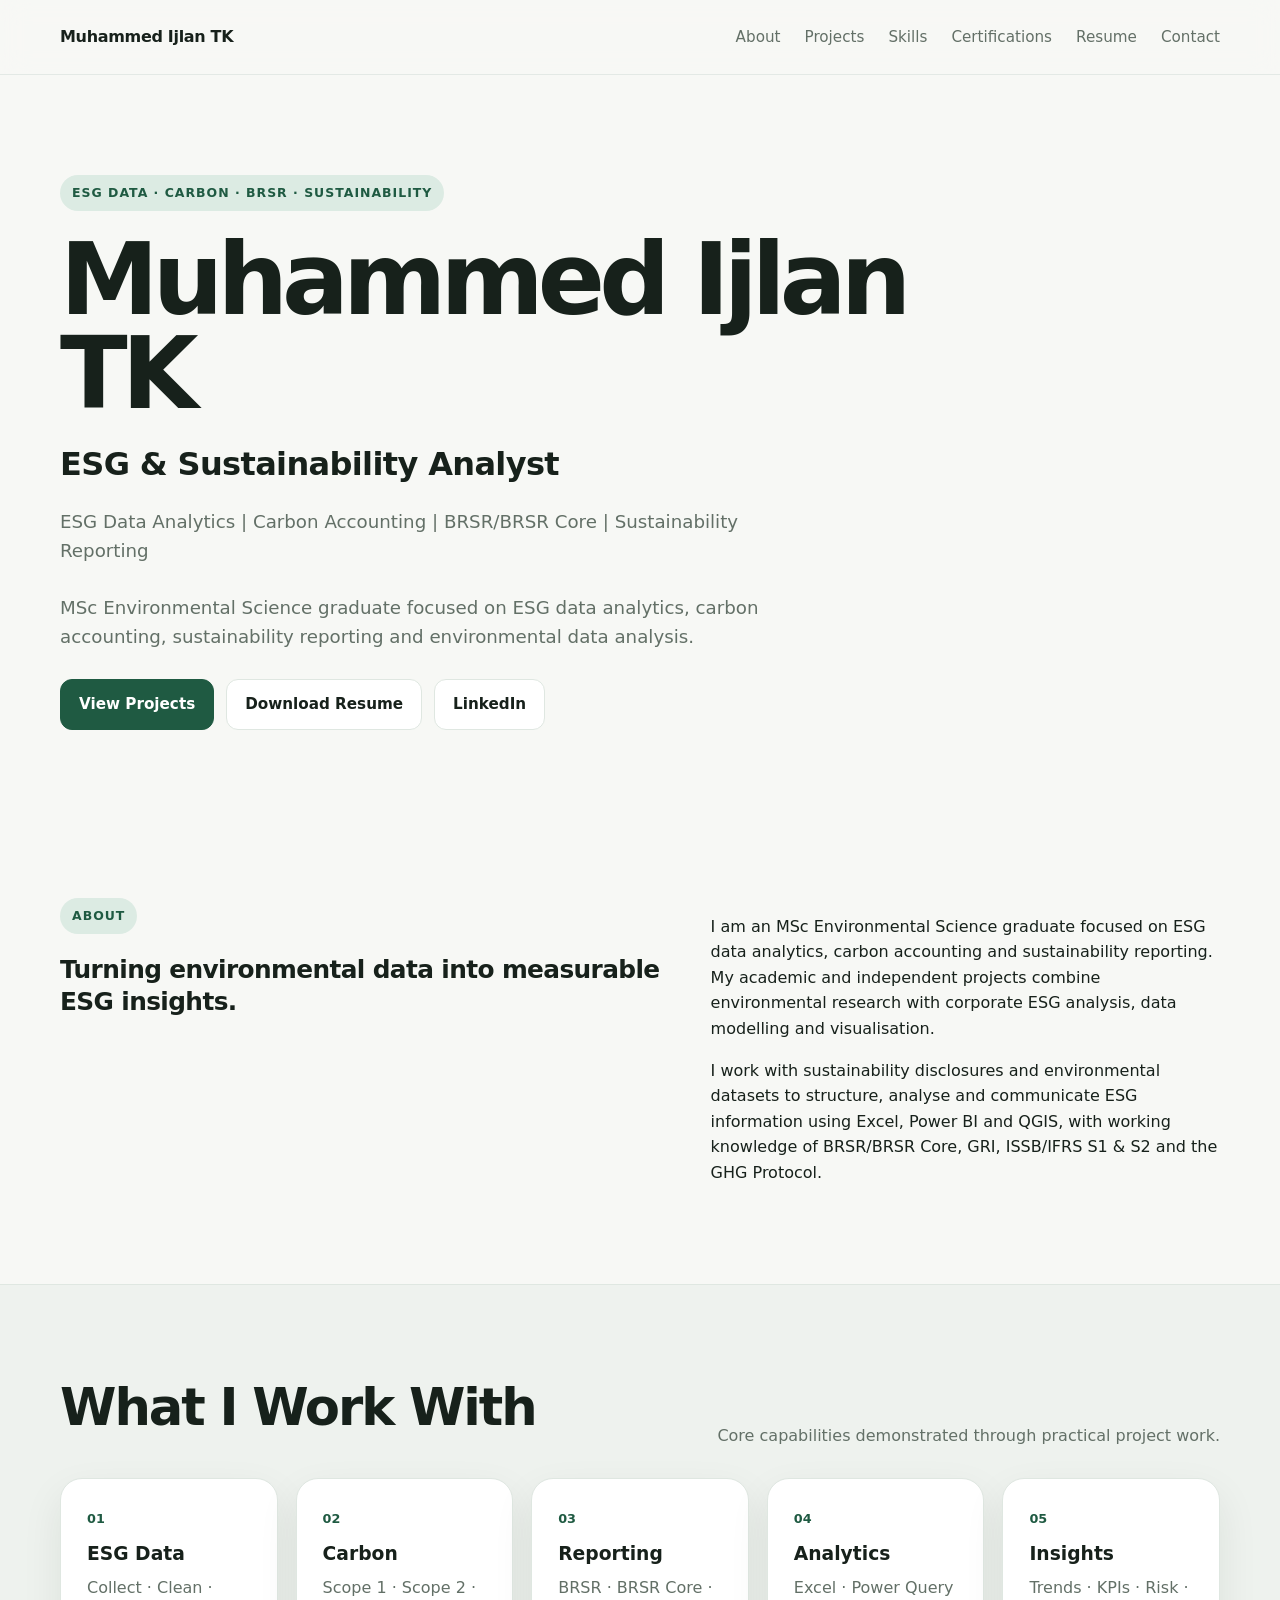
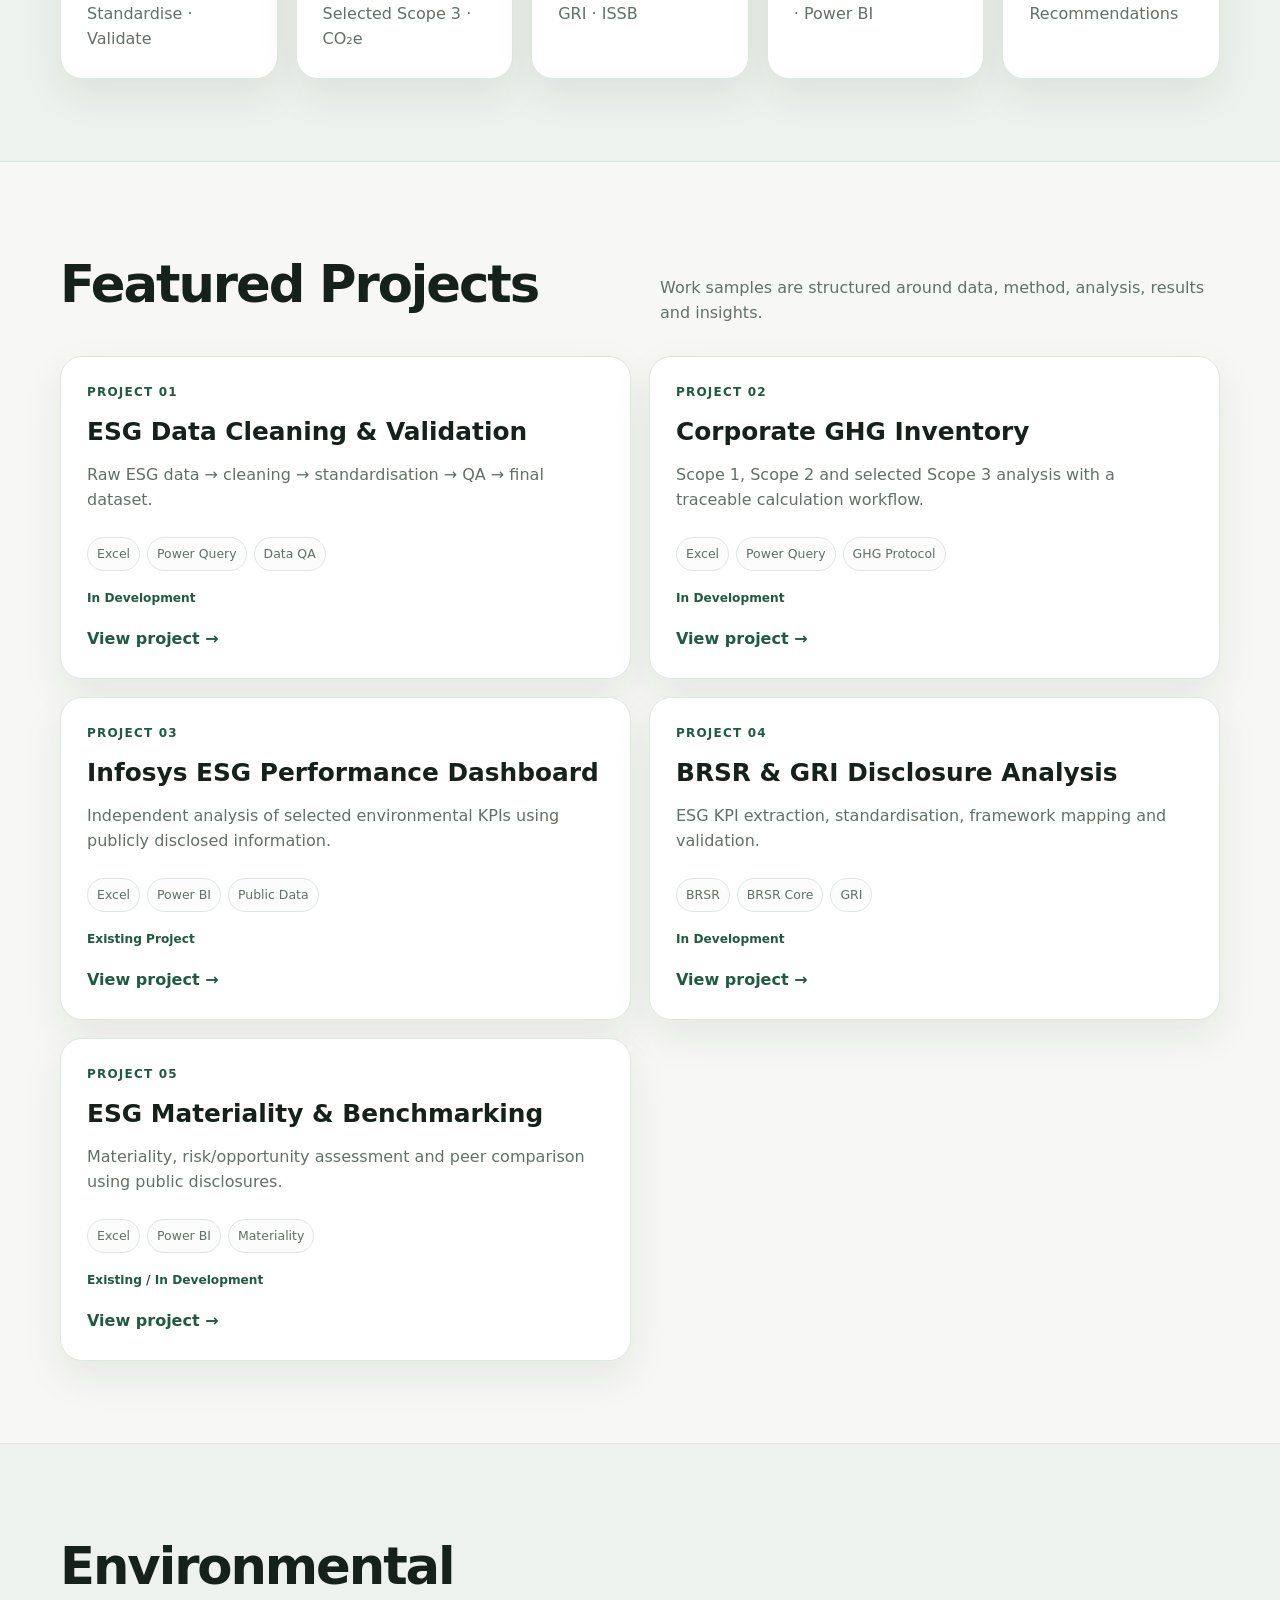
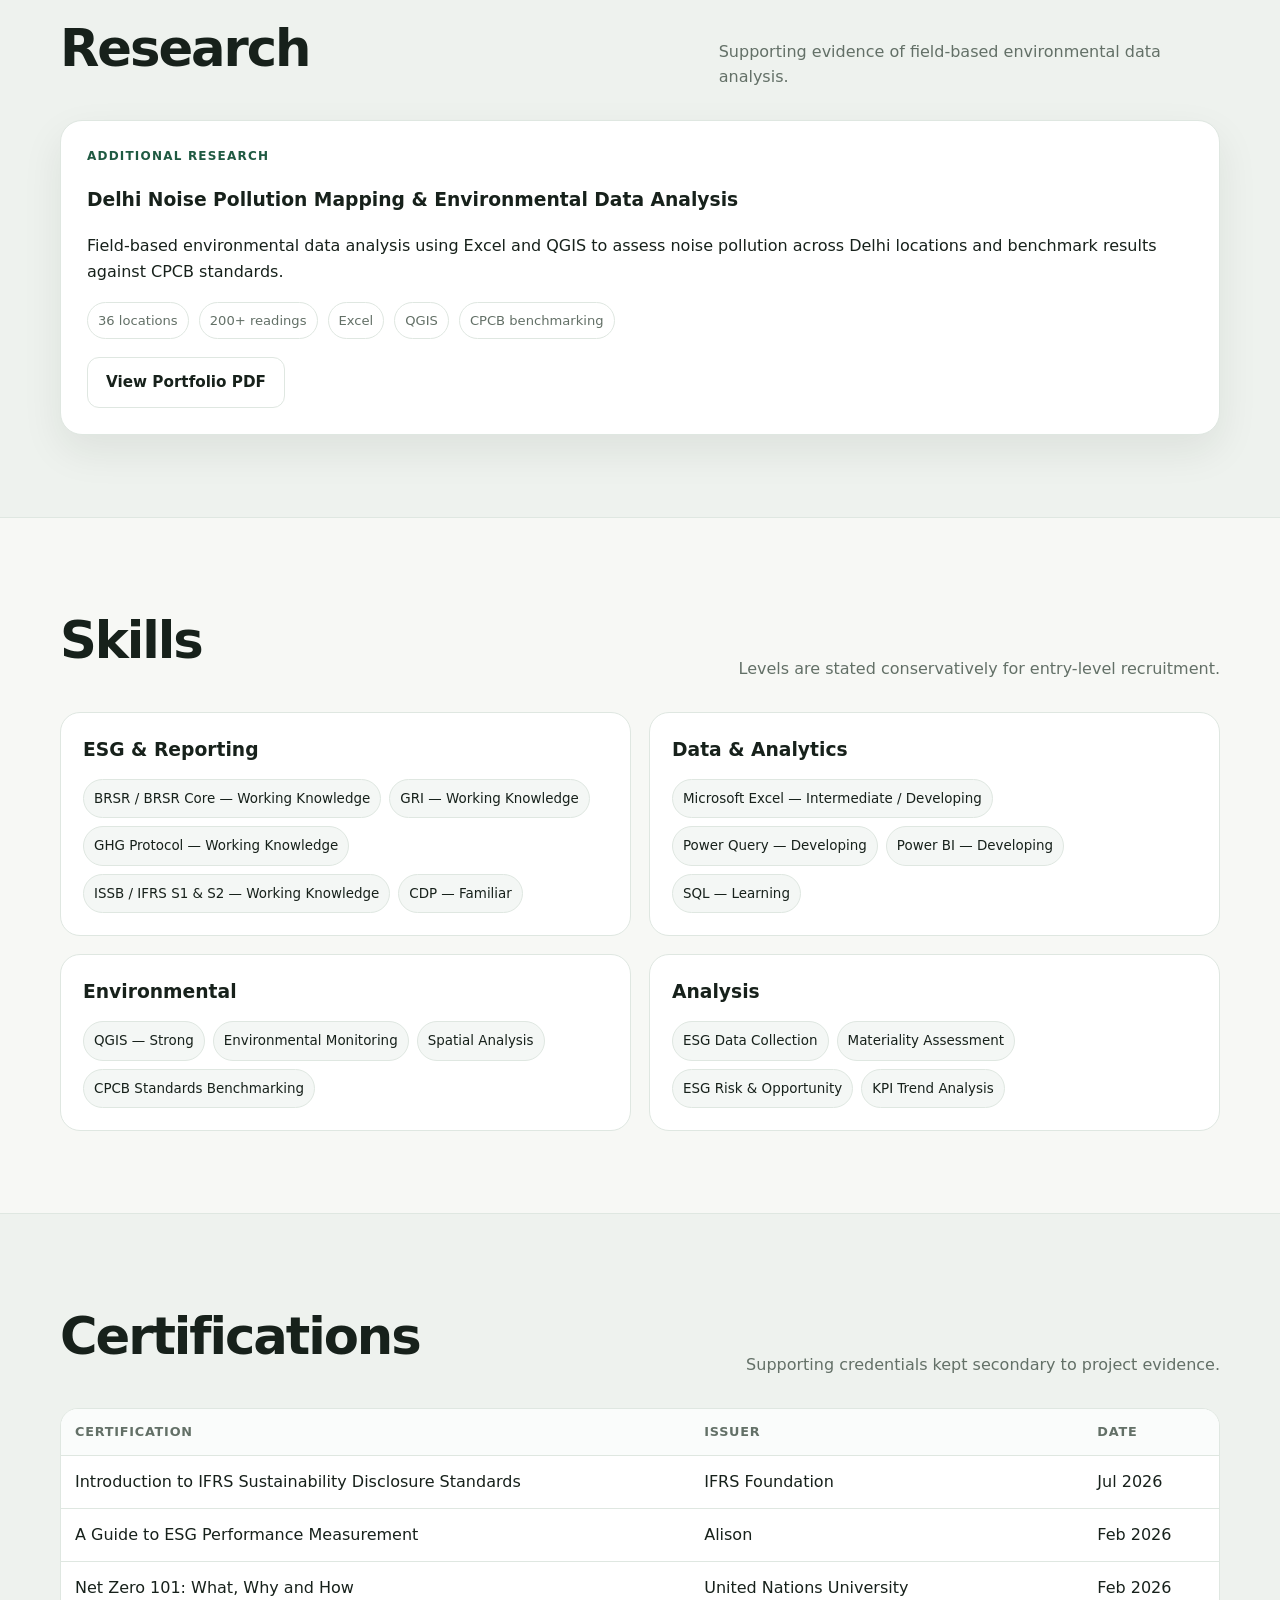
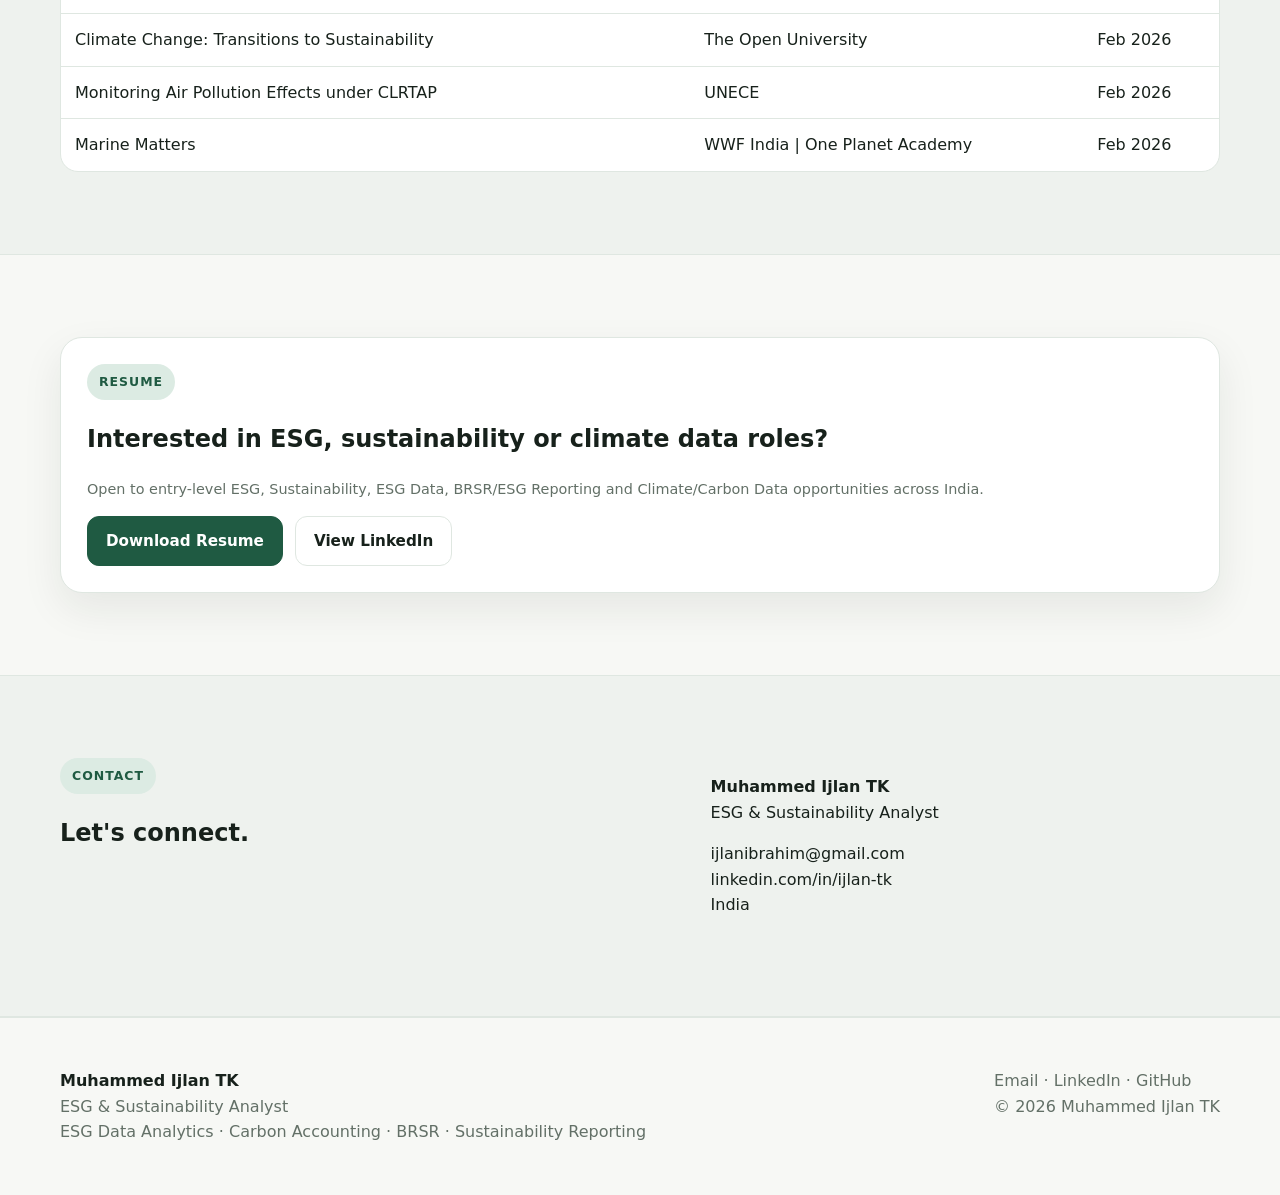
==== index.html @ 506c5ba0 "Initial ESG portfolio website" ====
<!doctype html><html lang="en"><head>
<meta charset="utf-8"><meta name="viewport" content="width=device-width, initial-scale=1">
<title>Muhammed Ijlan TK — ESG &amp; Sustainability Analyst</title>
<meta name="description" content="ESG & Sustainability Analyst portfolio focused on ESG data analytics, carbon accounting, BRSR, sustainability reporting, Excel, Power BI and environmental analytics.">
<meta property="og:title" content="Muhammed Ijlan TK — ESG &amp; Sustainability Analyst">
<meta property="og:description" content="ESG Data Analytics · Carbon Accounting · BRSR · Sustainability Reporting">
<link rel="icon" href="favicon.svg"><link rel="stylesheet" href="style.css"></head><body>
<header class="nav"><div class="container nav-inner">
<a class="brand" href="index.html">Muhammed Ijlan TK</a>
<button class="menu-btn" aria-label="Open menu">☰</button>
<nav class="nav-links">
<a href="index.html#about">About</a><a href="index.html#projects">Projects</a>
<a href="index.html#skills">Skills</a><a href="index.html#certifications">Certifications</a>
<a href="index.html#resume">Resume</a><a href="index.html#contact">Contact</a>
</nav></div></header><main>
<section class="hero"><div class="container">
<span class="eyebrow">ESG Data · Carbon · BRSR · Sustainability</span>
<h1>Muhammed Ijlan TK</h1><h2>ESG &amp; Sustainability Analyst</h2>
<p>ESG Data Analytics | Carbon Accounting | BRSR/BRSR Core | Sustainability Reporting</p>
<p class="small">MSc Environmental Science graduate focused on ESG data analytics, carbon accounting, sustainability reporting and environmental data analysis.</p>
<div class="actions"><a class="btn primary" href="#projects">View Projects</a>
<a class="btn secondary" href="resume.pdf" target="_blank">Download Resume</a>
<a class="btn secondary" href="https://www.linkedin.com/in/ijlan-tk" target="_blank" rel="noreferrer">LinkedIn</a></div>
</div></section>

<section class="section" id="about"><div class="container split">
<div><span class="eyebrow">About</span><h2 class="quote">Turning environmental data into measurable ESG insights.</h2></div>
<div><p>I am an MSc Environmental Science graduate focused on ESG data analytics, carbon accounting and sustainability reporting. My academic and independent projects combine environmental research with corporate ESG analysis, data modelling and visualisation.</p>
<p>I work with sustainability disclosures and environmental datasets to structure, analyse and communicate ESG information using Excel, Power BI and QGIS, with working knowledge of BRSR/BRSR Core, GRI, ISSB/IFRS S1 &amp; S2 and the GHG Protocol.</p></div>
</div></section>

<section class="section alt"><div class="container"><div class="section-head"><h2>What I Work With</h2>
<p>Core capabilities demonstrated through practical project work.</p></div>
<div class="grid grid-5">
<div class="card capability"><span class="num">01</span><h3>ESG Data</h3><p>Collect · Clean · Standardise · Validate</p></div>
<div class="card capability"><span class="num">02</span><h3>Carbon</h3><p>Scope 1 · Scope 2 · Selected Scope 3 · CO₂e</p></div>
<div class="card capability"><span class="num">03</span><h3>Reporting</h3><p>BRSR · BRSR Core · GRI · ISSB</p></div>
<div class="card capability"><span class="num">04</span><h3>Analytics</h3><p>Excel · Power Query · Power BI</p></div>
<div class="card capability"><span class="num">05</span><h3>Insights</h3><p>Trends · KPIs · Risk · Recommendations</p></div>
</div></div></section>

<section class="section" id="projects"><div class="container"><div class="section-head"><h2>Featured Projects</h2>
<p>Work samples are structured around data, method, analysis, results and insights.</p></div>
<div class="grid grid-2">
<article class="card project-card"><span class="project-num">Project 01</span><h3>ESG Data Cleaning &amp; Validation</h3><p>Raw ESG data → cleaning → standardisation → QA → final dataset.</p>
<div class="tags"><span class="tag">Excel</span><span class="tag">Power Query</span><span class="tag">Data QA</span></div><span class="status">In Development</span>
<a class="card-link" href="data-cleaning.html">View project →</a></article>
<article class="card project-card"><span class="project-num">Project 02</span><h3>Corporate GHG Inventory</h3><p>Scope 1, Scope 2 and selected Scope 3 analysis with a traceable calculation workflow.</p>
<div class="tags"><span class="tag">Excel</span><span class="tag">Power Query</span><span class="tag">GHG Protocol</span></div><span class="status">In Development</span>
<a class="card-link" href="ghg-inventory.html">View project →</a></article>
<article class="card project-card"><span class="project-num">Project 03</span><h3>Infosys ESG Performance Dashboard</h3><p>Independent analysis of selected environmental KPIs using publicly disclosed information.</p>
<div class="tags"><span class="tag">Excel</span><span class="tag">Power BI</span><span class="tag">Public Data</span></div><span class="status">Existing Project</span>
<a class="card-link" href="infosys-dashboard.html">View project →</a></article>
<article class="card project-card"><span class="project-num">Project 04</span><h3>BRSR &amp; GRI Disclosure Analysis</h3><p>ESG KPI extraction, standardisation, framework mapping and validation.</p>
<div class="tags"><span class="tag">BRSR</span><span class="tag">BRSR Core</span><span class="tag">GRI</span></div><span class="status">In Development</span>
<a class="card-link" href="brsr-gri-analysis.html">View project →</a></article>
<article class="card project-card"><span class="project-num">Project 05</span><h3>ESG Materiality &amp; Benchmarking</h3><p>Materiality, risk/opportunity assessment and peer comparison using public disclosures.</p>
<div class="tags"><span class="tag">Excel</span><span class="tag">Power BI</span><span class="tag">Materiality</span></div><span class="status">Existing / In Development</span>
<a class="card-link" href="materiality-benchmarking.html">View project →</a></article>
</div></div></section>

<section class="section alt"><div class="container"><div class="section-head"><h2>Environmental Research</h2>
<p>Supporting evidence of field-based environmental data analysis.</p></div>
<div class="card"><div class="project-num">Additional Research</div>
<h3>Delhi Noise Pollution Mapping &amp; Environmental Data Analysis</h3>
<p>Field-based environmental data analysis using Excel and QGIS to assess noise pollution across Delhi locations and benchmark results against CPCB standards.</p>
<div class="meta"><span>36 locations</span><span>200+ readings</span><span>Excel</span><span>QGIS</span><span>CPCB benchmarking</span></div>
<div class="actions"><a class="btn secondary" href="esg-analysis-portfolio.pdf" target="_blank">View Portfolio PDF</a></div></div>
</div></section>

<section class="section" id="skills"><div class="container"><div class="section-head"><h2>Skills</h2>
<p>Levels are stated conservatively for entry-level recruitment.</p></div>
<div class="grid grid-2">
<div class="skill-group"><h3>ESG &amp; Reporting</h3><div class="skill-list"><span>BRSR / BRSR Core — Working Knowledge</span><span>GRI — Working Knowledge</span><span>GHG Protocol — Working Knowledge</span><span>ISSB / IFRS S1 &amp; S2 — Working Knowledge</span><span>CDP — Familiar</span></div></div>
<div class="skill-group"><h3>Data &amp; Analytics</h3><div class="skill-list"><span>Microsoft Excel — Intermediate / Developing</span><span>Power Query — Developing</span><span>Power BI — Developing</span><span>SQL — Learning</span></div></div>
<div class="skill-group"><h3>Environmental</h3><div class="skill-list"><span>QGIS — Strong</span><span>Environmental Monitoring</span><span>Spatial Analysis</span><span>CPCB Standards Benchmarking</span></div></div>
<div class="skill-group"><h3>Analysis</h3><div class="skill-list"><span>ESG Data Collection</span><span>Materiality Assessment</span><span>ESG Risk &amp; Opportunity</span><span>KPI Trend Analysis</span></div></div>
</div></div></section>

<section class="section alt" id="certifications"><div class="container"><div class="section-head"><h2>Certifications</h2>
<p>Supporting credentials kept secondary to project evidence.</p></div>
<div class="table-wrap"><table><thead><tr><th>Certification</th><th>Issuer</th><th>Date</th></tr></thead><tbody>
<tr><td>Introduction to IFRS Sustainability Disclosure Standards</td><td>IFRS Foundation</td><td>Jul 2026</td></tr>
<tr><td>A Guide to ESG Performance Measurement</td><td>Alison</td><td>Feb 2026</td></tr>
<tr><td>Net Zero 101: What, Why and How</td><td>United Nations University</td><td>Feb 2026</td></tr>
<tr><td>Climate Change: Transitions to Sustainability</td><td>The Open University</td><td>Feb 2026</td></tr>
<tr><td>Monitoring Air Pollution Effects under CLRTAP</td><td>UNECE</td><td>Feb 2026</td></tr>
<tr><td>Marine Matters</td><td>WWF India | One Planet Academy</td><td>Feb 2026</td></tr>
</tbody></table></div></div></section>

<section class="section" id="resume"><div class="container"><div class="card"><span class="eyebrow">Resume</span>
<h2>Interested in ESG, sustainability or climate data roles?</h2>
<p class="small">Open to entry-level ESG, Sustainability, ESG Data, BRSR/ESG Reporting and Climate/Carbon Data opportunities across India.</p>
<div class="actions"><a class="btn primary" href="resume.pdf" target="_blank">Download Resume</a>
<a class="btn secondary" href="https://www.linkedin.com/in/ijlan-tk" target="_blank" rel="noreferrer">View LinkedIn</a></div>
</div></div></section>

<section class="section alt" id="contact"><div class="container split">
<div><span class="eyebrow">Contact</span><h2>Let's connect.</h2></div>
<div><p><strong>Muhammed Ijlan TK</strong><br>ESG &amp; Sustainability Analyst</p>
<p><a href="mailto:ijlanibrahim@gmail.com">ijlanibrahim@gmail.com</a><br>
<a href="https://www.linkedin.com/in/ijlan-tk" target="_blank" rel="noreferrer">linkedin.com/in/ijlan-tk</a><br>India</p></div>
</div></section>
</main><footer class="footer"><div class="container footer-inner">
<div><strong>Muhammed Ijlan TK</strong><p>ESG &amp; Sustainability Analyst</p>
<p>ESG Data Analytics · Carbon Accounting · BRSR · Sustainability Reporting</p></div>
<div><p><a href="mailto:ijlanibrahim@gmail.com">Email</a> ·
<a href="https://www.linkedin.com/in/ijlan-tk" target="_blank" rel="noreferrer">LinkedIn</a> ·
<a href="#" aria-label="GitHub placeholder">GitHub</a></p><p>© 2026 Muhammed Ijlan TK</p></div>
</div></footer><script src="script.js"></script></body></html>
---- style.css ----
:root{
  --bg:#f7f8f5;
  --surface:#ffffff;
  --text:#17211b;
  --muted:#637067;
  --accent:#1f5a42;
  --accent-2:#dcebe3;
  --line:#dfe7e1;
  --shadow:0 16px 40px rgba(23,33,27,.08);
  --radius:22px;
  --max:1160px;
}
*{box-sizing:border-box}
html{scroll-behavior:smooth}
body{
  margin:0;font-family:Inter,ui-sans-serif,system-ui,-apple-system,BlinkMacSystemFont,"Segoe UI",sans-serif;
  background:var(--bg);color:var(--text);line-height:1.6
}
a{color:inherit;text-decoration:none}
img{max-width:100%;display:block}
.container{width:min(calc(100% - 40px),var(--max));margin:auto}
.nav{
  position:sticky;top:0;z-index:50;background:rgba(247,248,245,.88);
  backdrop-filter:blur(14px);border-bottom:1px solid rgba(223,231,225,.8)
}
.nav-inner{height:74px;display:flex;align-items:center;justify-content:space-between;gap:20px}
.brand{font-weight:800;letter-spacing:-.02em}
.nav-links{display:flex;gap:24px;align-items:center;font-size:.95rem}
.nav-links a{color:var(--muted)}
.nav-links a:hover,.nav-links a.active{color:var(--text)}
.menu-btn{display:none;border:1px solid var(--line);background:var(--surface);border-radius:10px;padding:8px 10px}
.hero{padding:100px 0 86px}
.eyebrow{display:inline-flex;gap:8px;align-items:center;background:var(--accent-2);color:var(--accent);padding:8px 12px;border-radius:999px;font-size:.78rem;font-weight:800;letter-spacing:.08em;text-transform:uppercase}
h1{font-size:clamp(3.2rem,8vw,6.2rem);line-height:.95;letter-spacing:-.06em;margin:22px 0 18px;max-width:900px}
.hero h2{font-size:clamp(1.3rem,2.5vw,2rem);margin:0 0 16px;letter-spacing:-.02em}
.hero p{max-width:760px;color:var(--muted);font-size:1.14rem;margin:0 0 28px}
.actions{display:flex;flex-wrap:wrap;gap:12px}
.btn{display:inline-flex;align-items:center;justify-content:center;padding:12px 18px;border-radius:12px;border:1px solid var(--line);font-weight:700;font-size:.95rem}
.btn.primary{background:var(--accent);color:#fff;border-color:var(--accent)}
.btn.secondary{background:var(--surface)}
.section{padding:82px 0}
.section.alt{background:#eef2ee;border-top:1px solid var(--line);border-bottom:1px solid var(--line)}
.section-head{display:flex;justify-content:space-between;gap:20px;align-items:end;margin-bottom:30px}
.section-head h2{font-size:clamp(2rem,4vw,3.2rem);letter-spacing:-.04em;margin:0}
.section-head p{margin:0;max-width:560px;color:var(--muted)}
.grid{display:grid;gap:18px}
.grid-5{grid-template-columns:repeat(5,1fr)}
.grid-2{grid-template-columns:repeat(2,1fr)}
.card{background:var(--surface);border:1px solid var(--line);border-radius:var(--radius);box-shadow:var(--shadow);padding:26px}
.capability .num{color:var(--accent);font-weight:800;font-size:.8rem}
.capability h3{margin:8px 0 6px}
.capability p{color:var(--muted);margin:0}
.project-card{position:relative;display:flex;flex-direction:column;min-height:320px}
.project-num{font-size:.75rem;font-weight:800;color:var(--accent);letter-spacing:.1em;text-transform:uppercase}
.project-card h3{font-size:1.55rem;margin:10px 0}
.project-card p{color:var(--muted);margin:0 0 16px}
.tags{display:flex;flex-wrap:wrap;gap:7px;margin:8px 0 18px}
.tag{font-size:.78rem;border:1px solid var(--line);border-radius:999px;padding:6px 9px;color:var(--muted);background:#fbfcfb}
.status{font-size:.76rem;font-weight:800;color:var(--accent);margin-top:auto}
.card-link{margin-top:18px;font-weight:800;color:var(--accent)}
.meta{display:flex;flex-wrap:wrap;gap:10px;margin:18px 0}
.meta span{font-size:.82rem;color:var(--muted);border:1px solid var(--line);padding:7px 10px;border-radius:999px;background:var(--surface)}
.split{display:grid;grid-template-columns:1.1fr .9fr;gap:28px;align-items:start}
.quote{font-size:1.55rem;line-height:1.3;letter-spacing:-.025em}
.kpis{display:grid;grid-template-columns:repeat(4,1fr);gap:14px}
.kpi{background:var(--surface);border:1px solid var(--line);border-radius:18px;padding:18px}
.kpi .label{color:var(--muted);font-size:.82rem}
.kpi .value{font-weight:800;font-size:1.6rem;margin-top:5px}
.visual{background:#fff;border:1px solid var(--line);border-radius:20px;overflow:hidden}
.visual.pad{padding:20px}
.visual img{width:100%;height:auto}
.placeholder{
  min-height:220px;display:grid;place-items:center;text-align:center;padding:24px;
  background:linear-gradient(135deg,#f3f7f4,#eef2ef);color:var(--muted)
}
.placeholder strong{display:block;color:var(--text);font-size:1.05rem}
.workflow{display:grid;grid-template-columns:repeat(4,1fr);gap:12px}
.step{border:1px solid var(--line);background:var(--surface);border-radius:16px;padding:16px;position:relative}
.step:not(:last-child)::after{content:"→";position:absolute;right:-10px;top:50%;transform:translateY(-50%);color:var(--accent);font-weight:900}
.step b{display:block}
.small{font-size:.9rem;color:var(--muted)}
.table-wrap{overflow:auto;border:1px solid var(--line);border-radius:18px;background:var(--surface)}
table{width:100%;border-collapse:collapse}
th,td{padding:13px 14px;border-bottom:1px solid var(--line);text-align:left;white-space:nowrap}
th{font-size:.8rem;text-transform:uppercase;letter-spacing:.06em;color:var(--muted);background:#fafcfb}
tr:last-child td{border-bottom:0}
.skill-group{background:var(--surface);border:1px solid var(--line);border-radius:20px;padding:22px}
.skill-group h3{margin:0 0 14px}
.skill-list{display:flex;flex-wrap:wrap;gap:8px}
.skill-list span{padding:8px 10px;border-radius:999px;background:#f4f7f5;border:1px solid var(--line);font-size:.84rem}
.footer{padding:50px 0;border-top:1px solid var(--line)}
.footer-inner{display:flex;justify-content:space-between;gap:20px;align-items:start}
.footer p{margin:0;color:var(--muted)}
.project-hero{padding:88px 0 56px}
.project-hero h1{font-size:clamp(2.8rem,6vw,5rem)}
.project-section{padding:46px 0}
.project-section h2{font-size:1.65rem;margin:0 0 14px}
.file-grid{display:grid;grid-template-columns:repeat(3,1fr);gap:14px}
.file-card{border:1px solid var(--line);border-radius:18px;padding:18px;background:var(--surface)}
.file-card .type{font-size:.72rem;text-transform:uppercase;letter-spacing:.08em;color:var(--accent);font-weight:800}
.file-card h3{margin:7px 0}
.file-card p{margin:0;color:var(--muted);font-size:.9rem}
.disclaimer{font-size:.82rem;color:var(--muted);padding:22px 0 0}
@media (max-width:980px){
  .grid-5{grid-template-columns:repeat(2,1fr)}
  .split{grid-template-columns:1fr}
  .kpis{grid-template-columns:repeat(2,1fr)}
  .workflow{grid-template-columns:repeat(2,1fr)}
  .step:not(:last-child)::after{display:none}
}
@media (max-width:720px){
  .container{width:min(calc(100% - 28px),var(--max))}
  .nav-links{display:none;position:absolute;top:74px;left:0;right:0;background:var(--bg);padding:18px 14px;flex-direction:column;align-items:flex-start;border-bottom:1px solid var(--line)}
  .nav-links.open{display:flex}
  .menu-btn{display:block}
  .hero{padding:70px 0 58px}
  .section{padding:58px 0}
  .section-head{display:block}
  .section-head p{margin-top:10px}
  .grid-5,.grid-2{grid-template-columns:1fr}
  .kpis{grid-template-columns:1fr 1fr}
  .workflow{grid-template-columns:1fr}
  .file-grid{grid-template-columns:1fr}
  .footer-inner{display:block}
  .footer-inner > * + *{margin-top:16px}
}
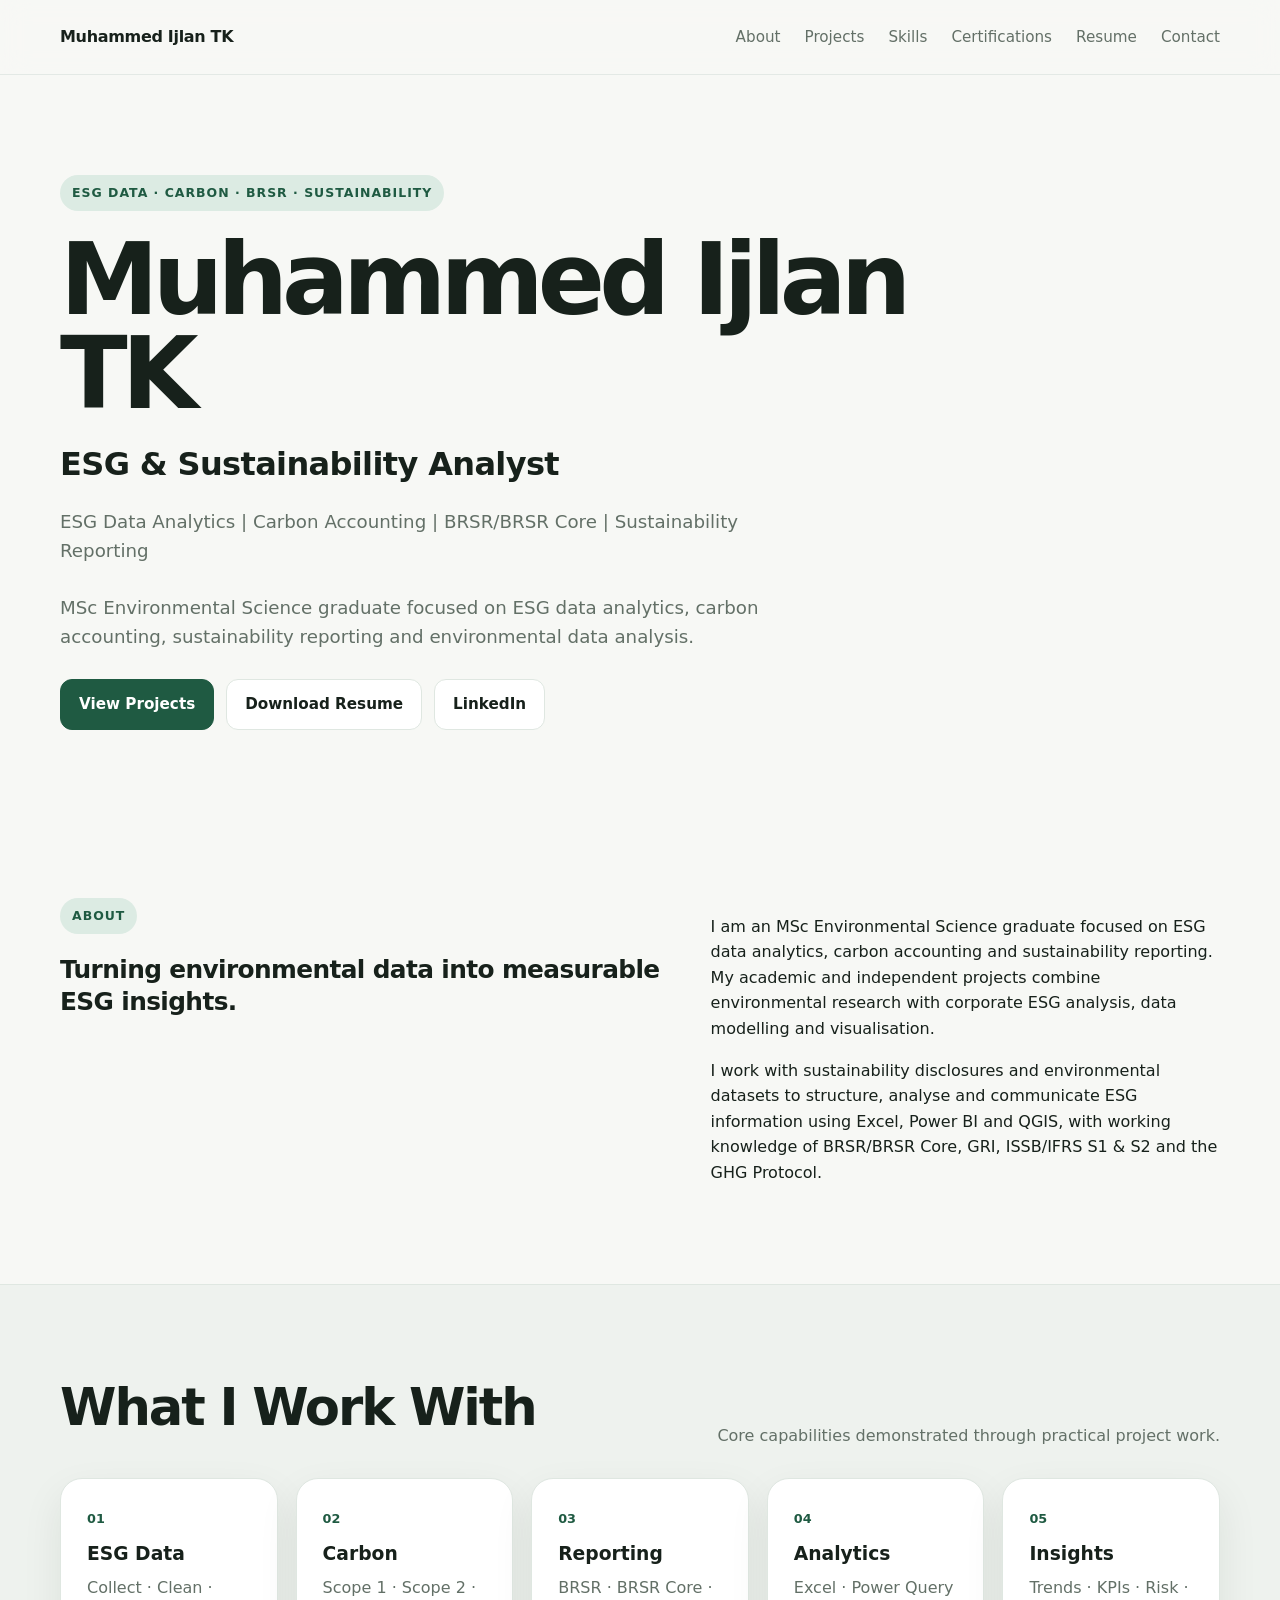
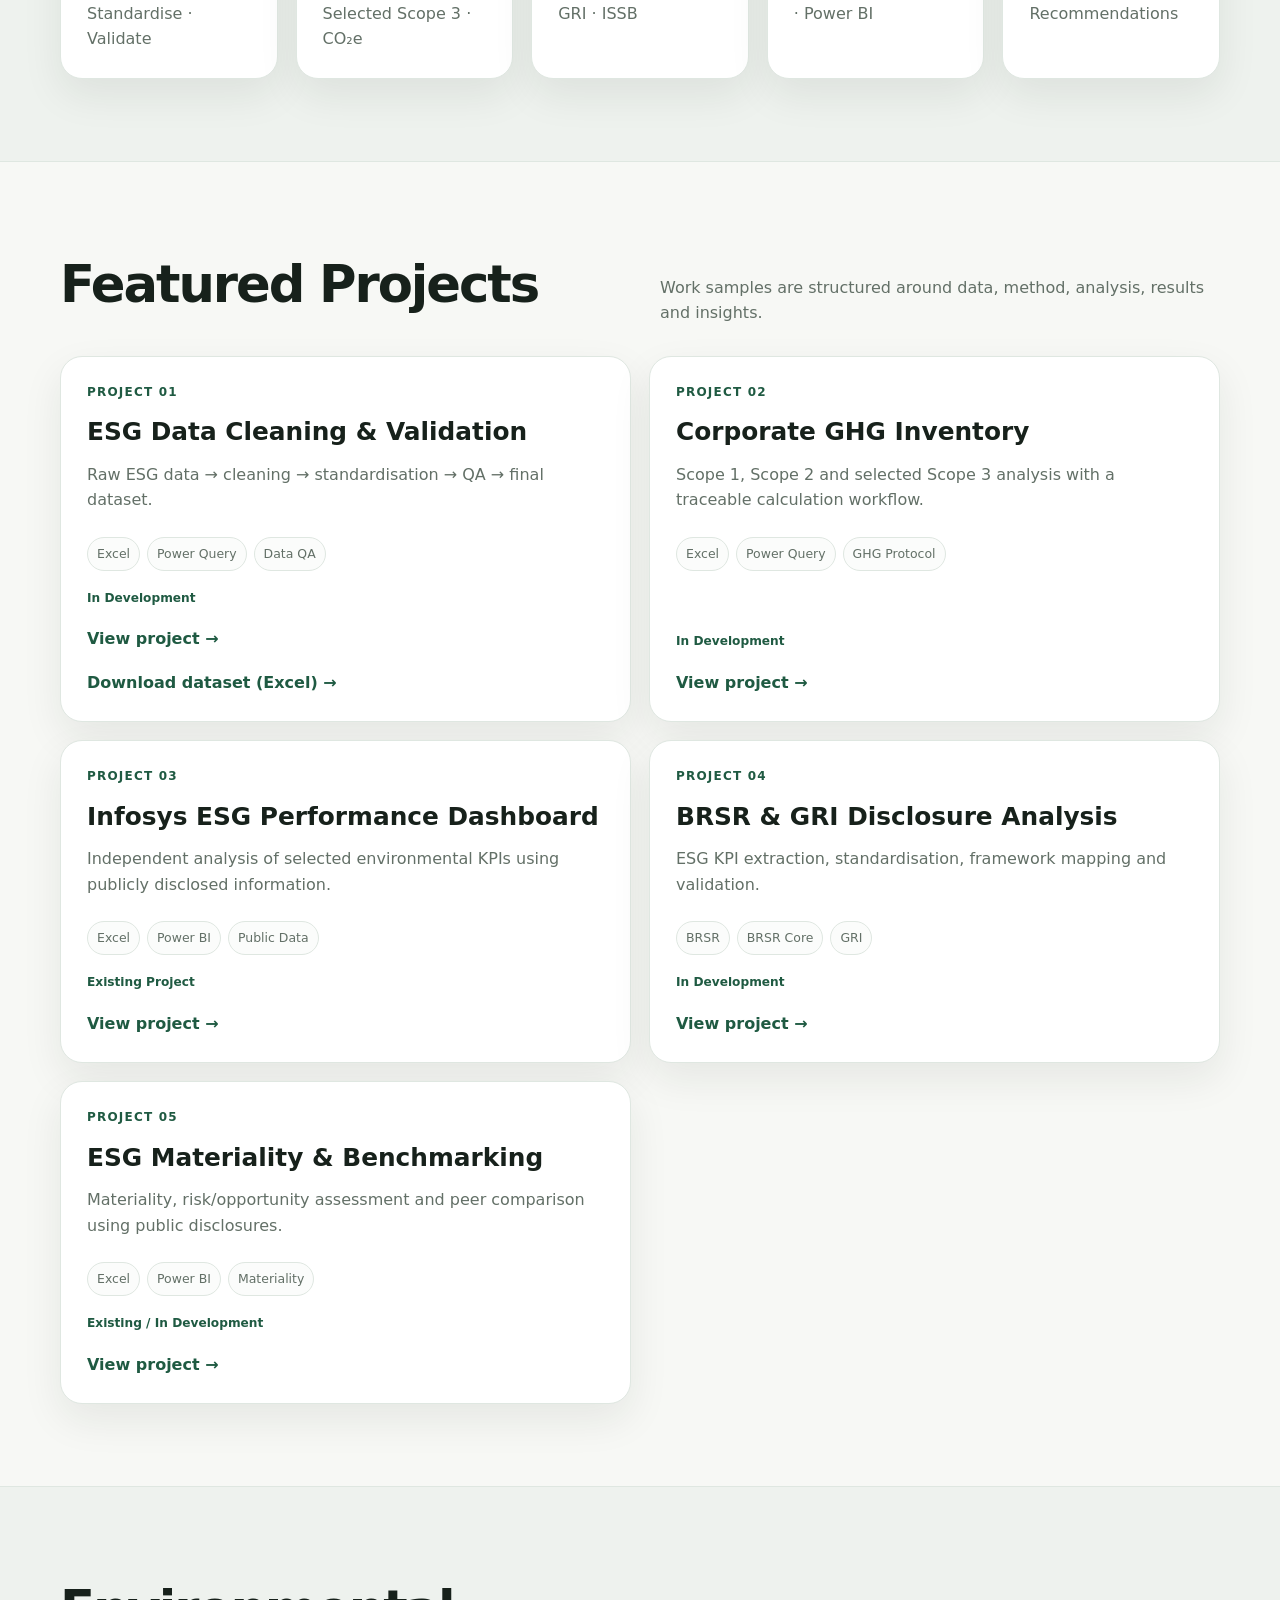
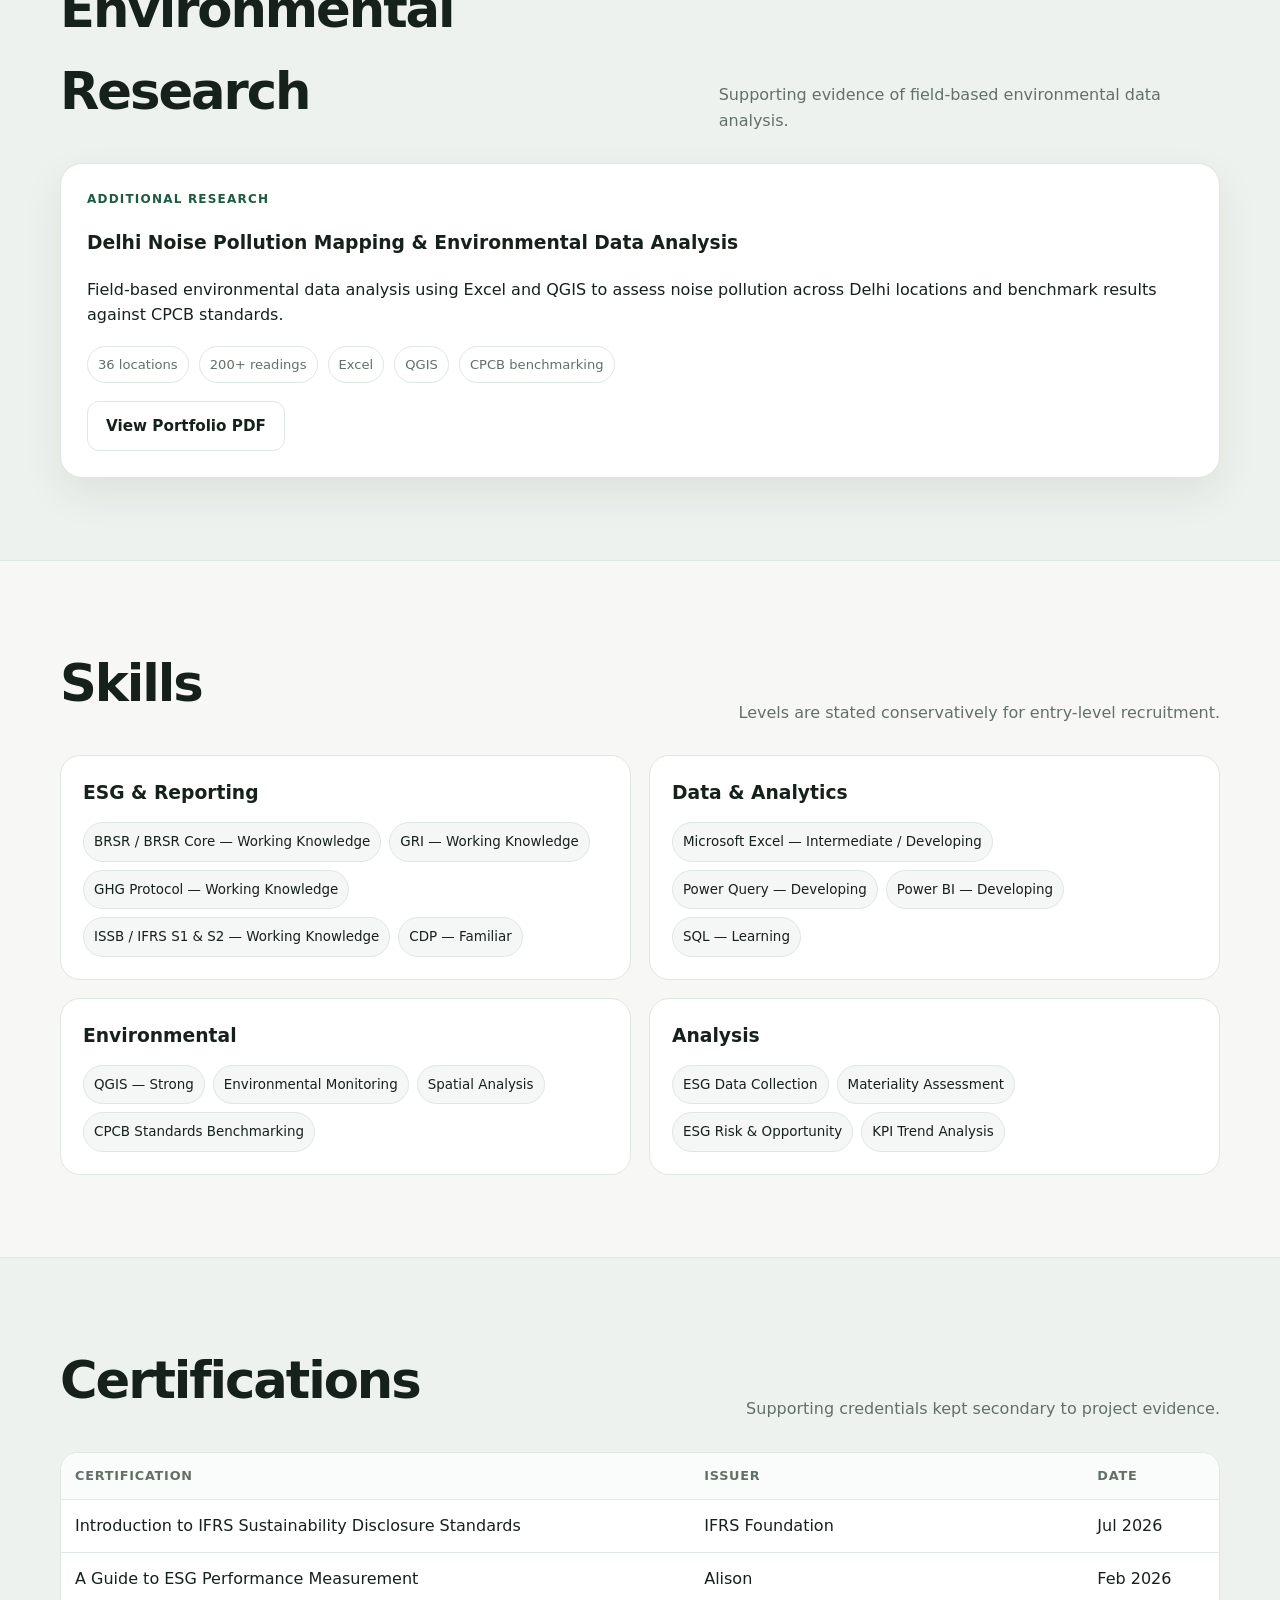
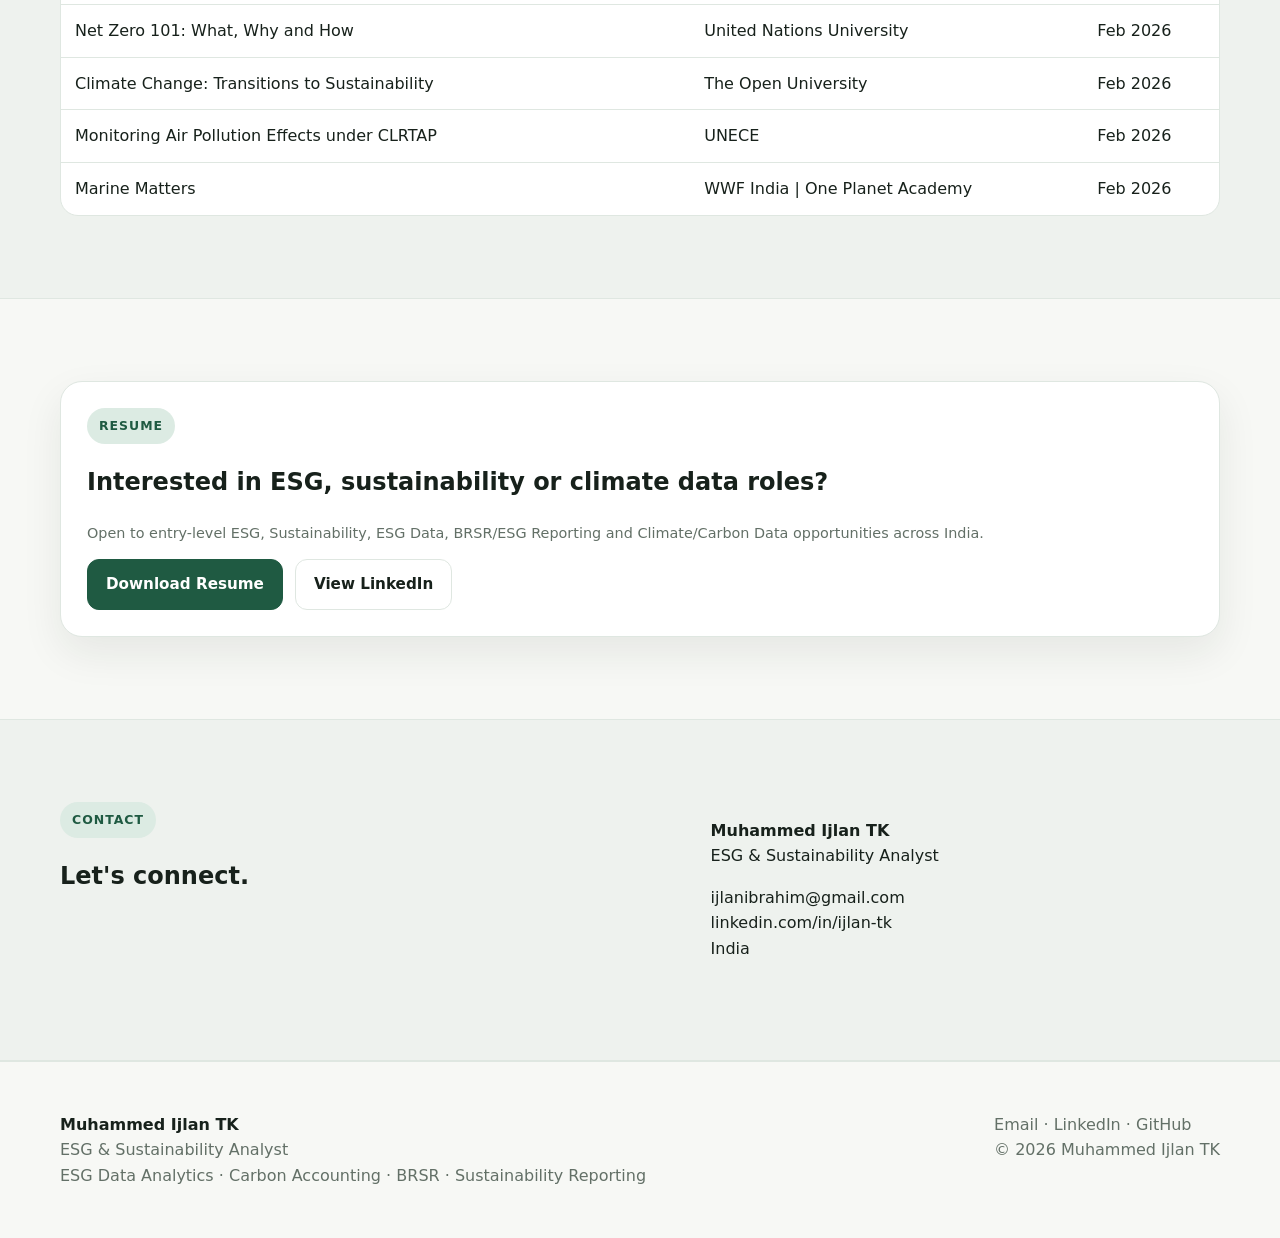
==== commit ff182fd1: "Update index.html" ====
--- a/index.html
+++ b/index.html
@@ -44,7 +44,8 @@
 <div class="grid grid-2">
 <article class="card project-card"><span class="project-num">Project 01</span><h3>ESG Data Cleaning &amp; Validation</h3><p>Raw ESG data → cleaning → standardisation → QA → final dataset.</p>
 <div class="tags"><span class="tag">Excel</span><span class="tag">Power Query</span><span class="tag">Data QA</span></div><span class="status">In Development</span>
-<a class="card-link" href="data-cleaning.html">View project →</a></article>
+<a class="card-link" href="data-cleaning.html">View project →</a>
+<a class="card-link" href="Infosys_ESG_Data_Cleaned_FY2025.xlsx" target="_blank">Download dataset (Excel) →</a></article>
 <article class="card project-card"><span class="project-num">Project 02</span><h3>Corporate GHG Inventory</h3><p>Scope 1, Scope 2 and selected Scope 3 analysis with a traceable calculation workflow.</p>
 <div class="tags"><span class="tag">Excel</span><span class="tag">Power Query</span><span class="tag">GHG Protocol</span></div><span class="status">In Development</span>
 <a class="card-link" href="ghg-inventory.html">View project →</a></article>
@@ -107,4 +108,4 @@
 <div><p><a href="mailto:ijlanibrahim@gmail.com">Email</a> ·
 <a href="https://www.linkedin.com/in/ijlan-tk" target="_blank" rel="noreferrer">LinkedIn</a> ·
 <a href="#" aria-label="GitHub placeholder">GitHub</a></p><p>© 2026 Muhammed Ijlan TK</p></div>
-</div></footer><script src="script.js"></script></body></html>+</div></footer><script src="script.js"></script></body></html>
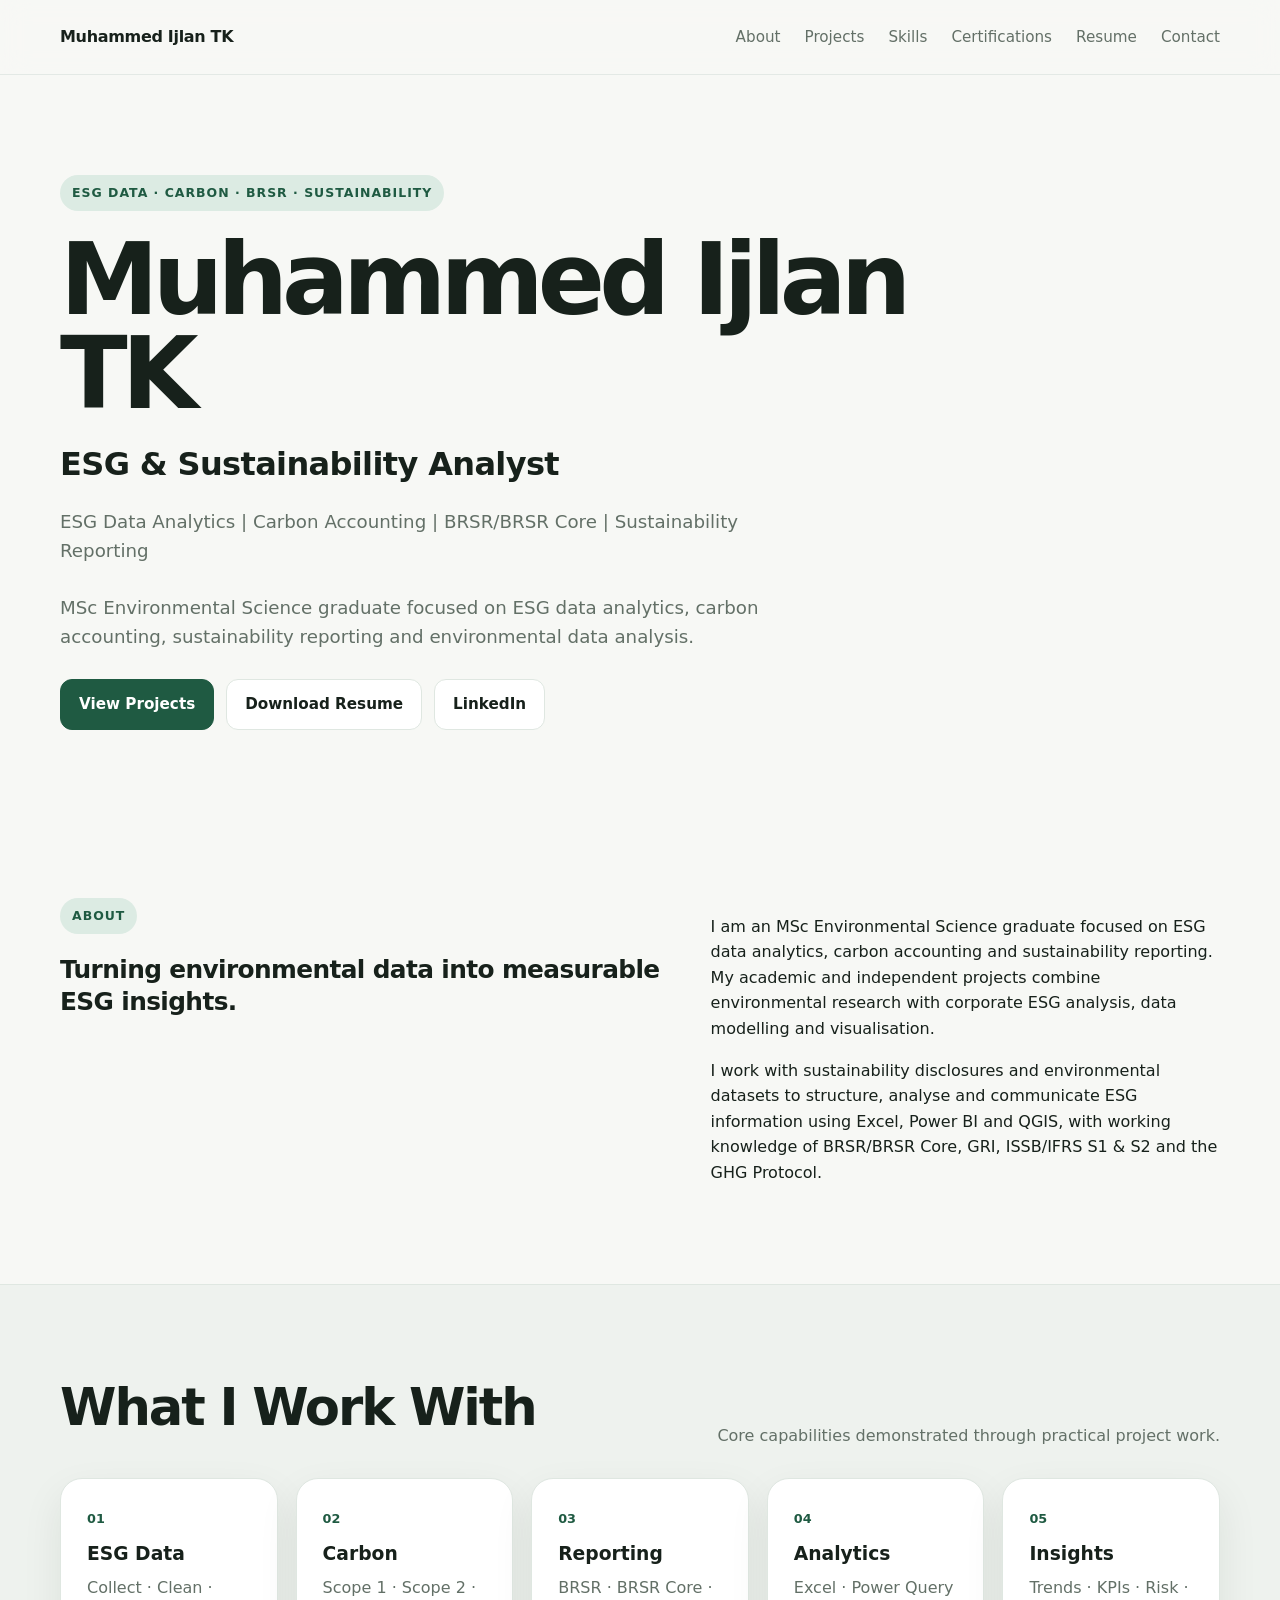
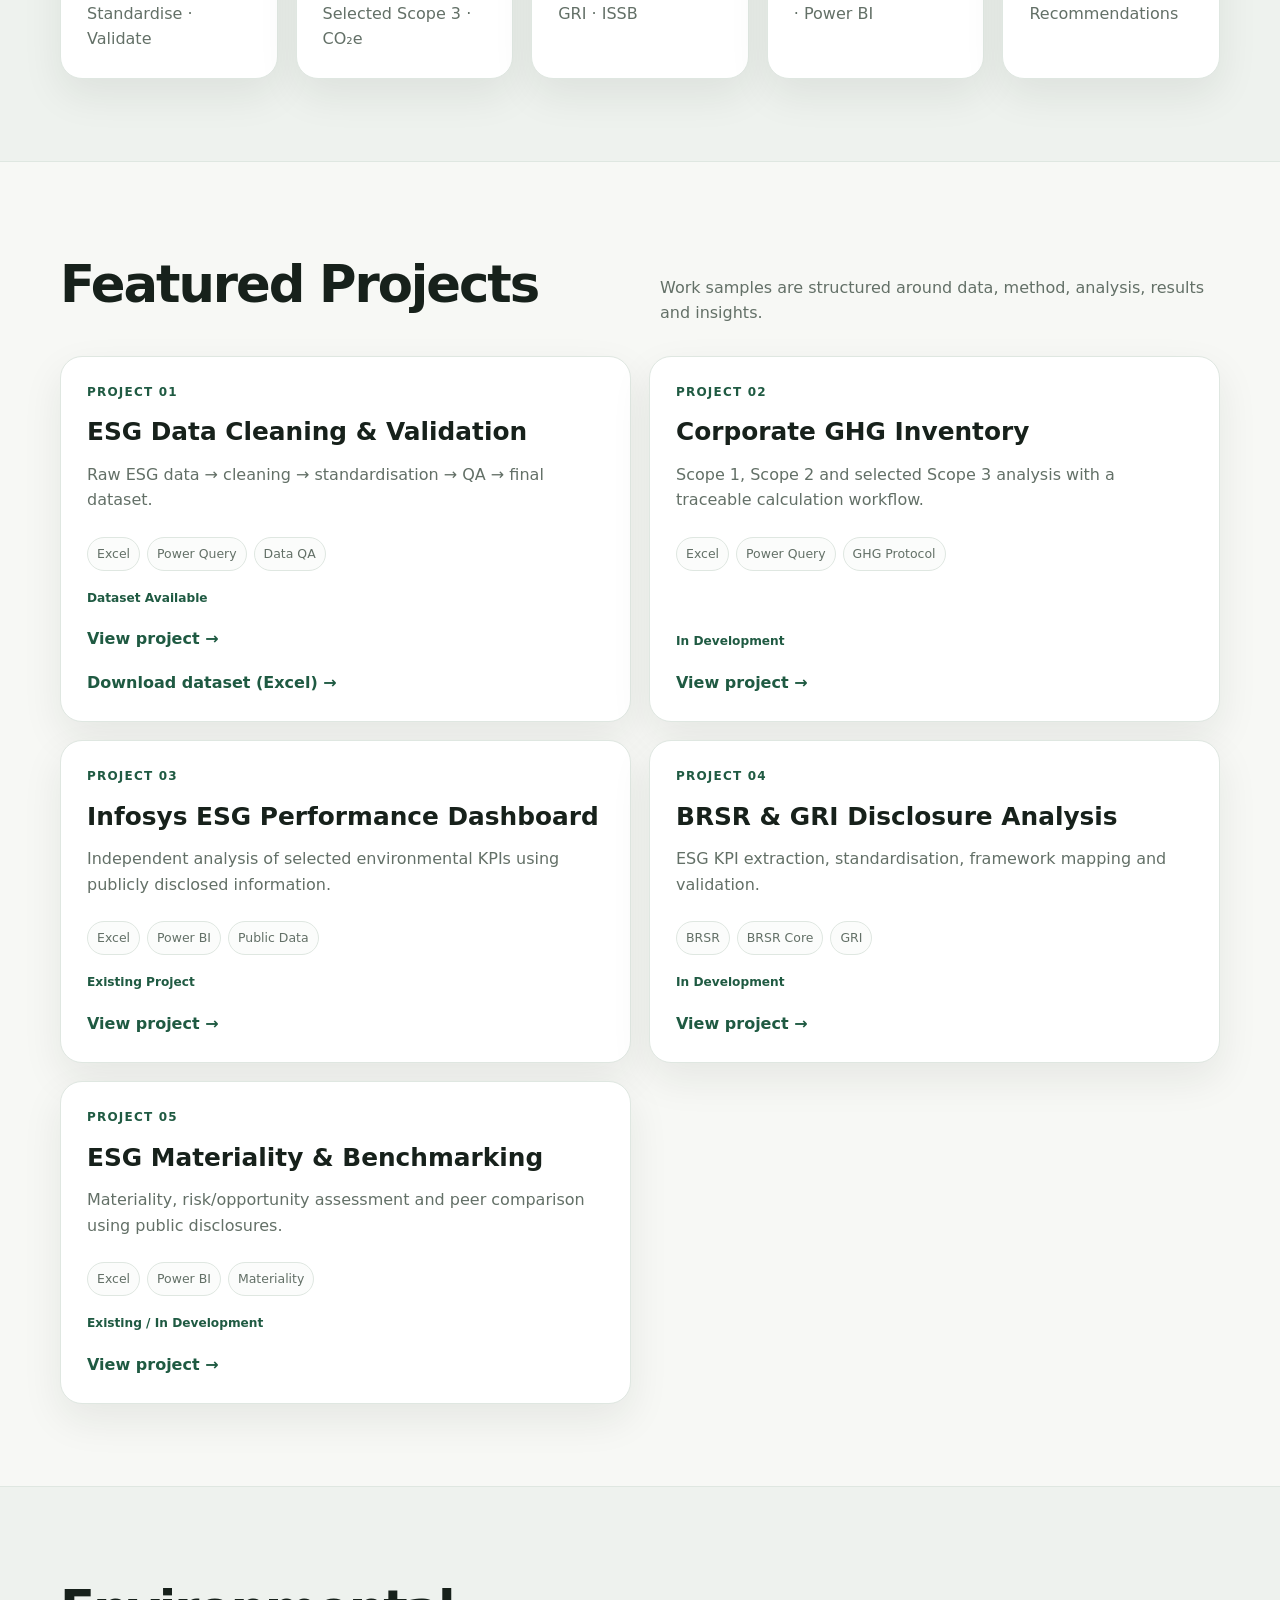
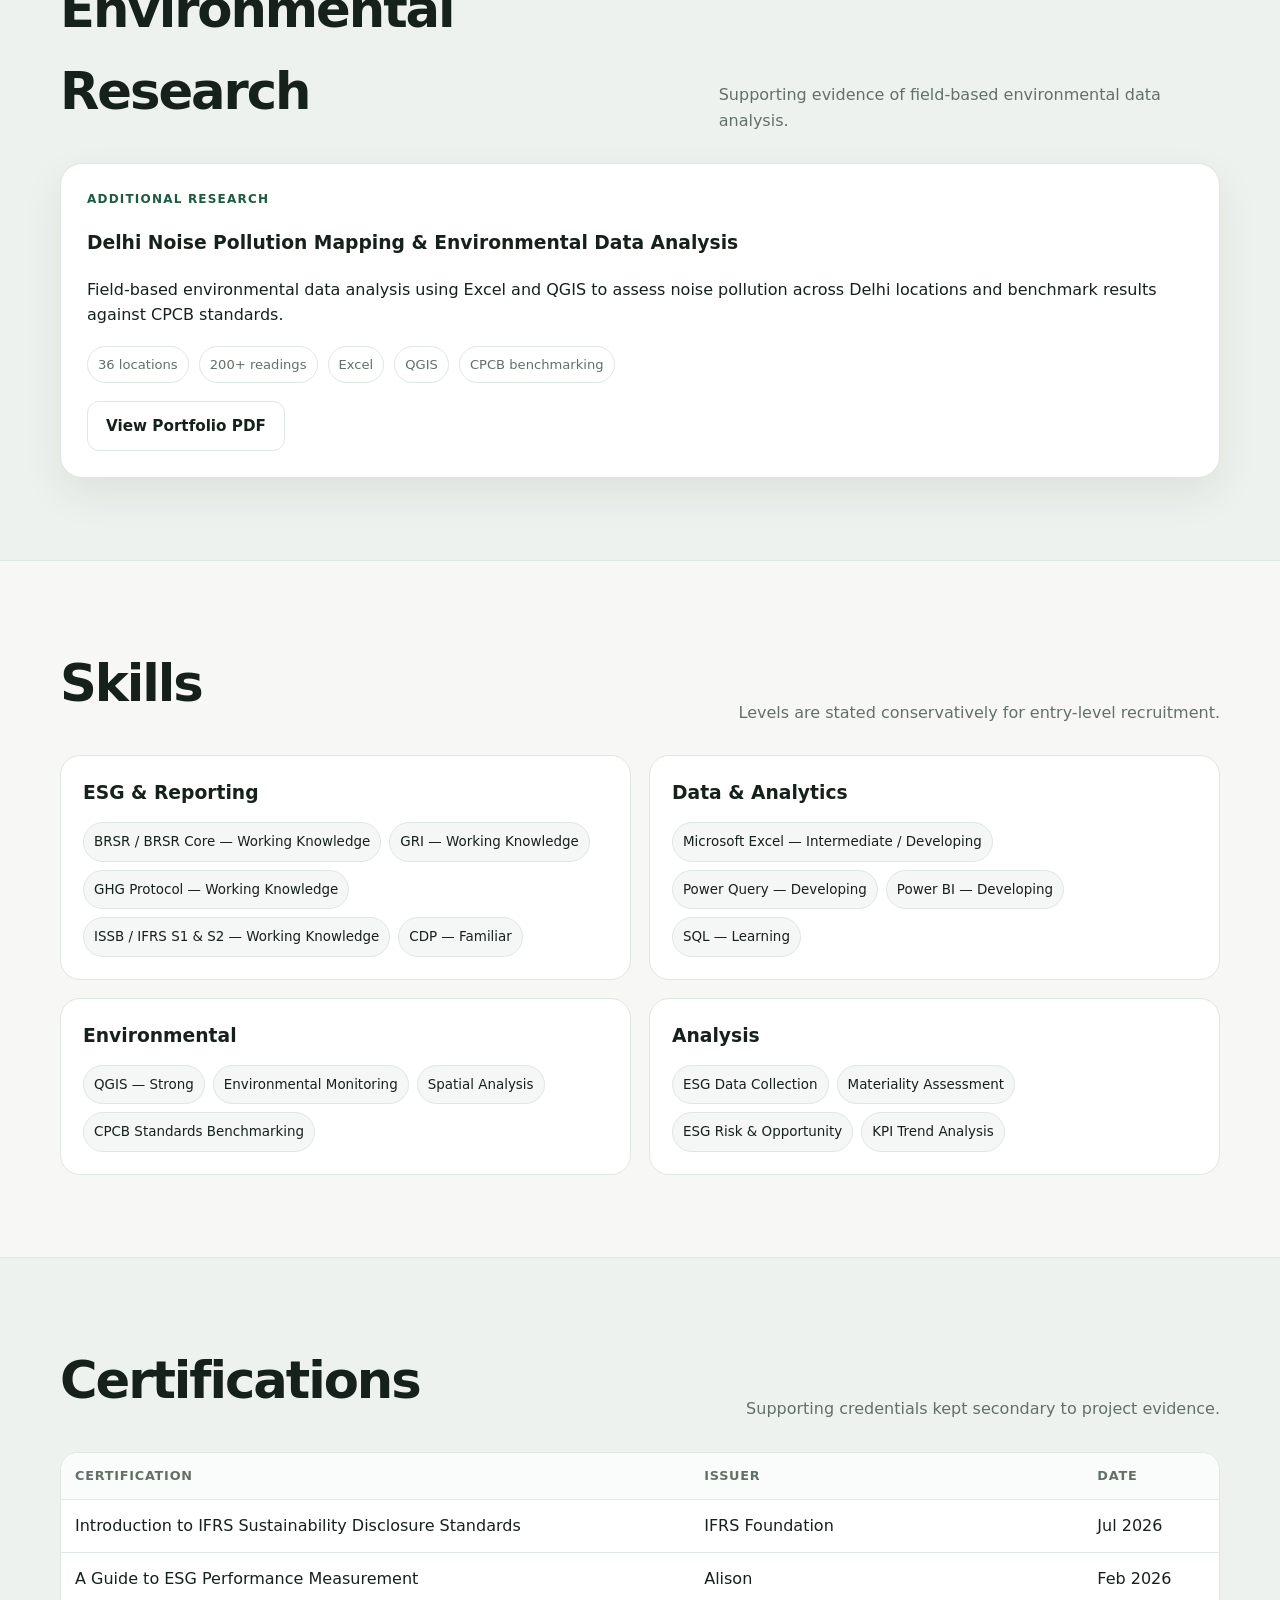
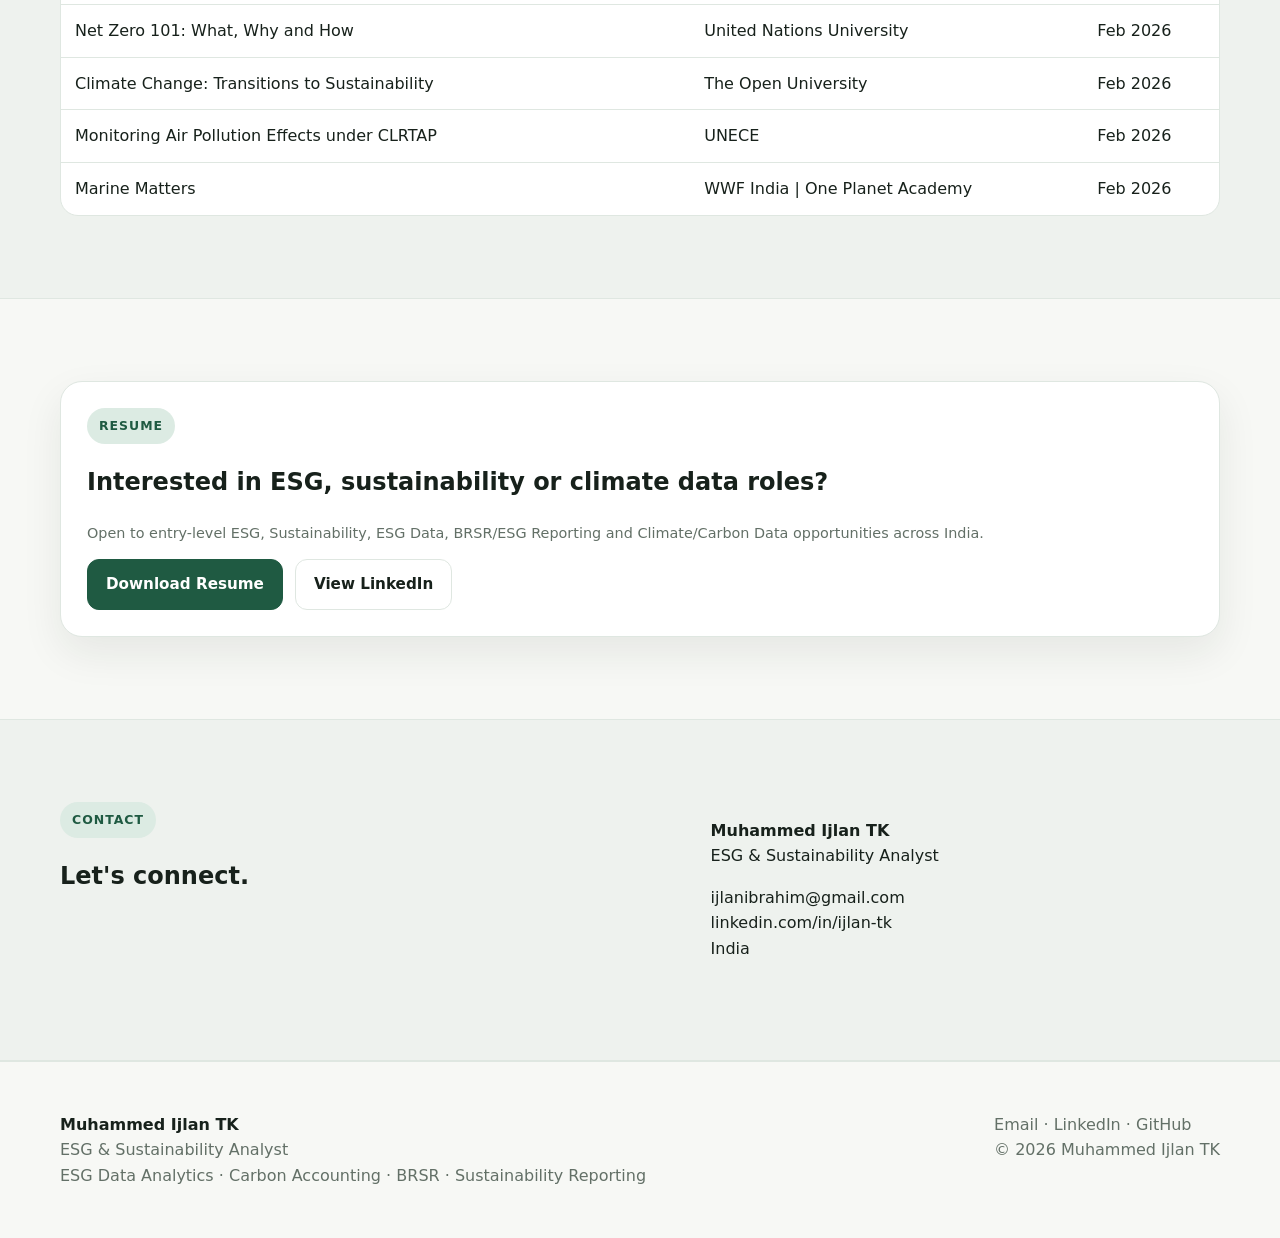
==== commit 25cf0ea7: "Change Project 01 status and add dataset link Updated project status for Project 01 to 'Dataset Avai" ====
--- a/index.html
+++ b/index.html
@@ -43,7 +43,8 @@
 <p>Work samples are structured around data, method, analysis, results and insights.</p></div>
 <div class="grid grid-2">
 <article class="card project-card"><span class="project-num">Project 01</span><h3>ESG Data Cleaning &amp; Validation</h3><p>Raw ESG data → cleaning → standardisation → QA → final dataset.</p>
-<div class="tags"><span class="tag">Excel</span><span class="tag">Power Query</span><span class="tag">Data QA</span></div><span class="status">In Development</span>
+<div class="tags"><span class="tag">Excel</span><span class="tag">Power Query</span><span class="tag">Data QA</span></div><span class="status">Dataset Available
+</span>
 <a class="card-link" href="data-cleaning.html">View project →</a>
 <a class="card-link" href="Infosys_ESG_Data_Cleaned_FY2025.xlsx" target="_blank">Download dataset (Excel) →</a></article>
 <article class="card project-card"><span class="project-num">Project 02</span><h3>Corporate GHG Inventory</h3><p>Scope 1, Scope 2 and selected Scope 3 analysis with a traceable calculation workflow.</p>
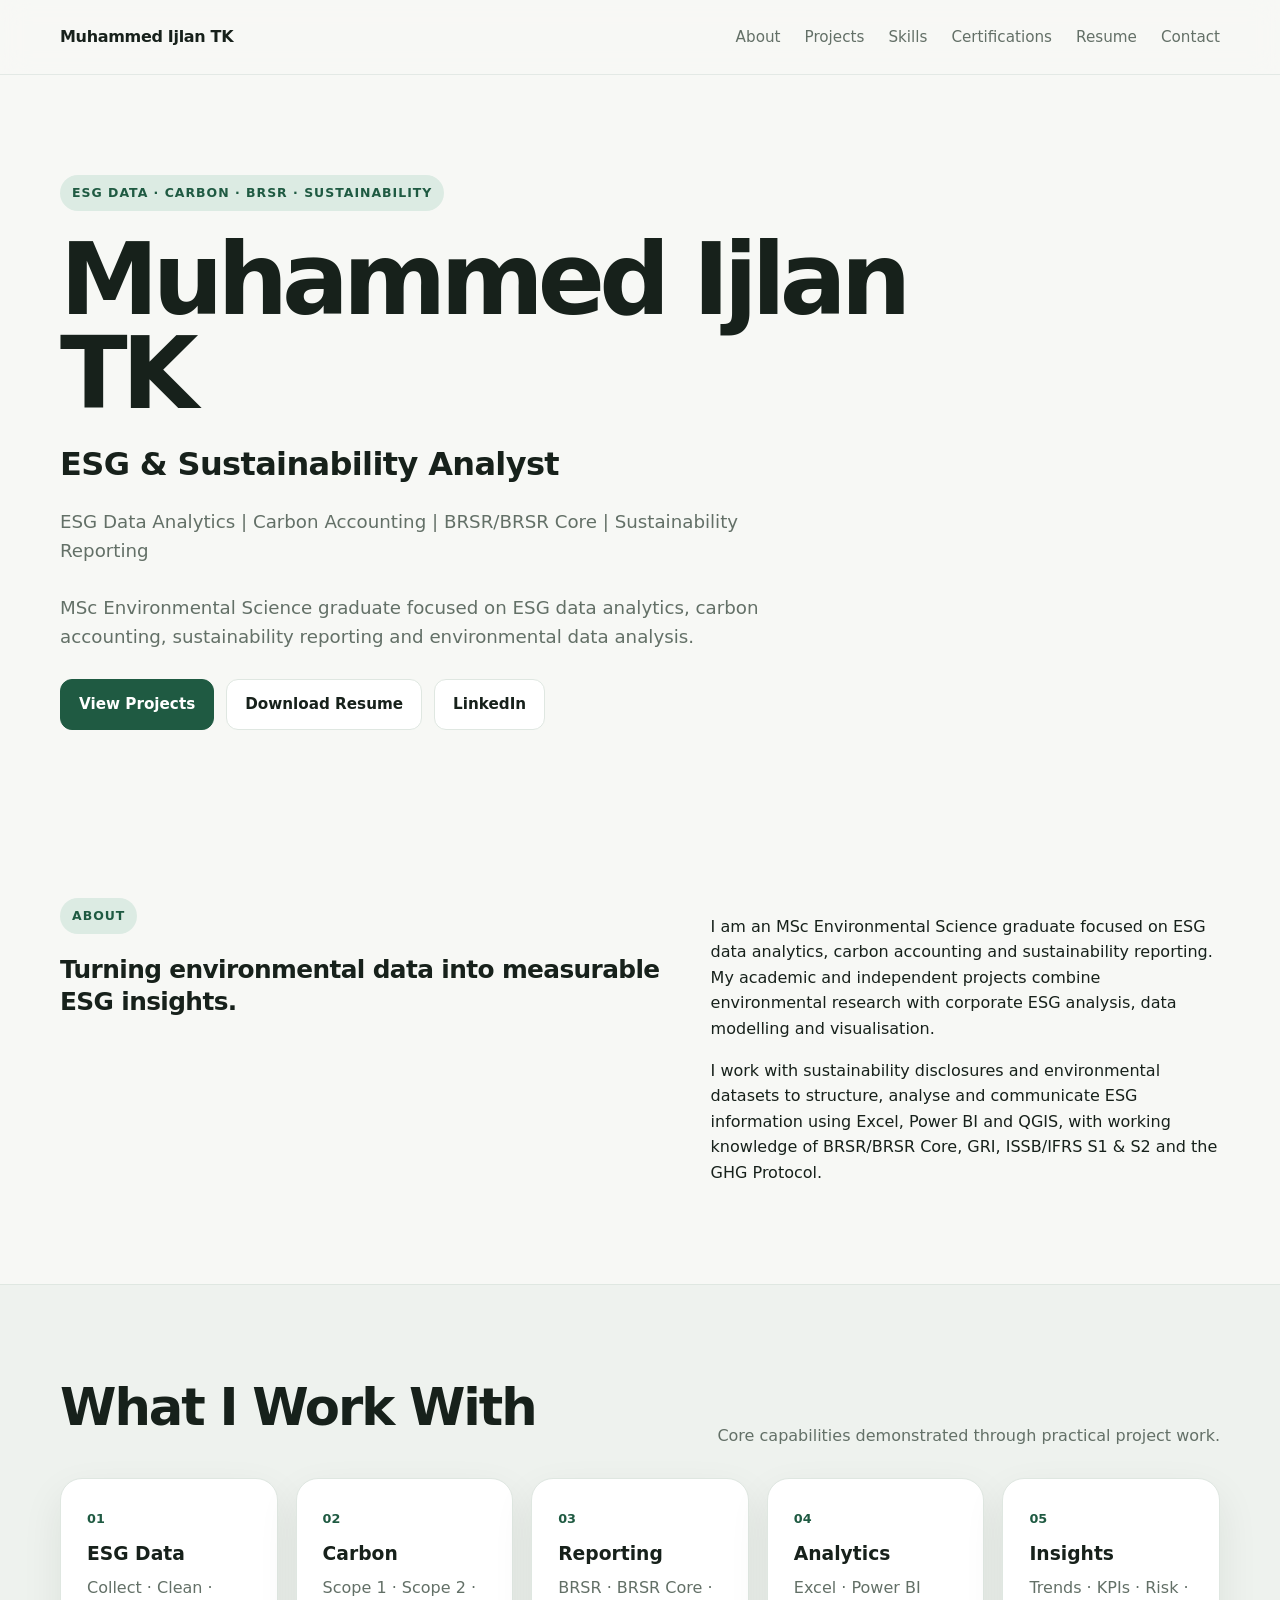
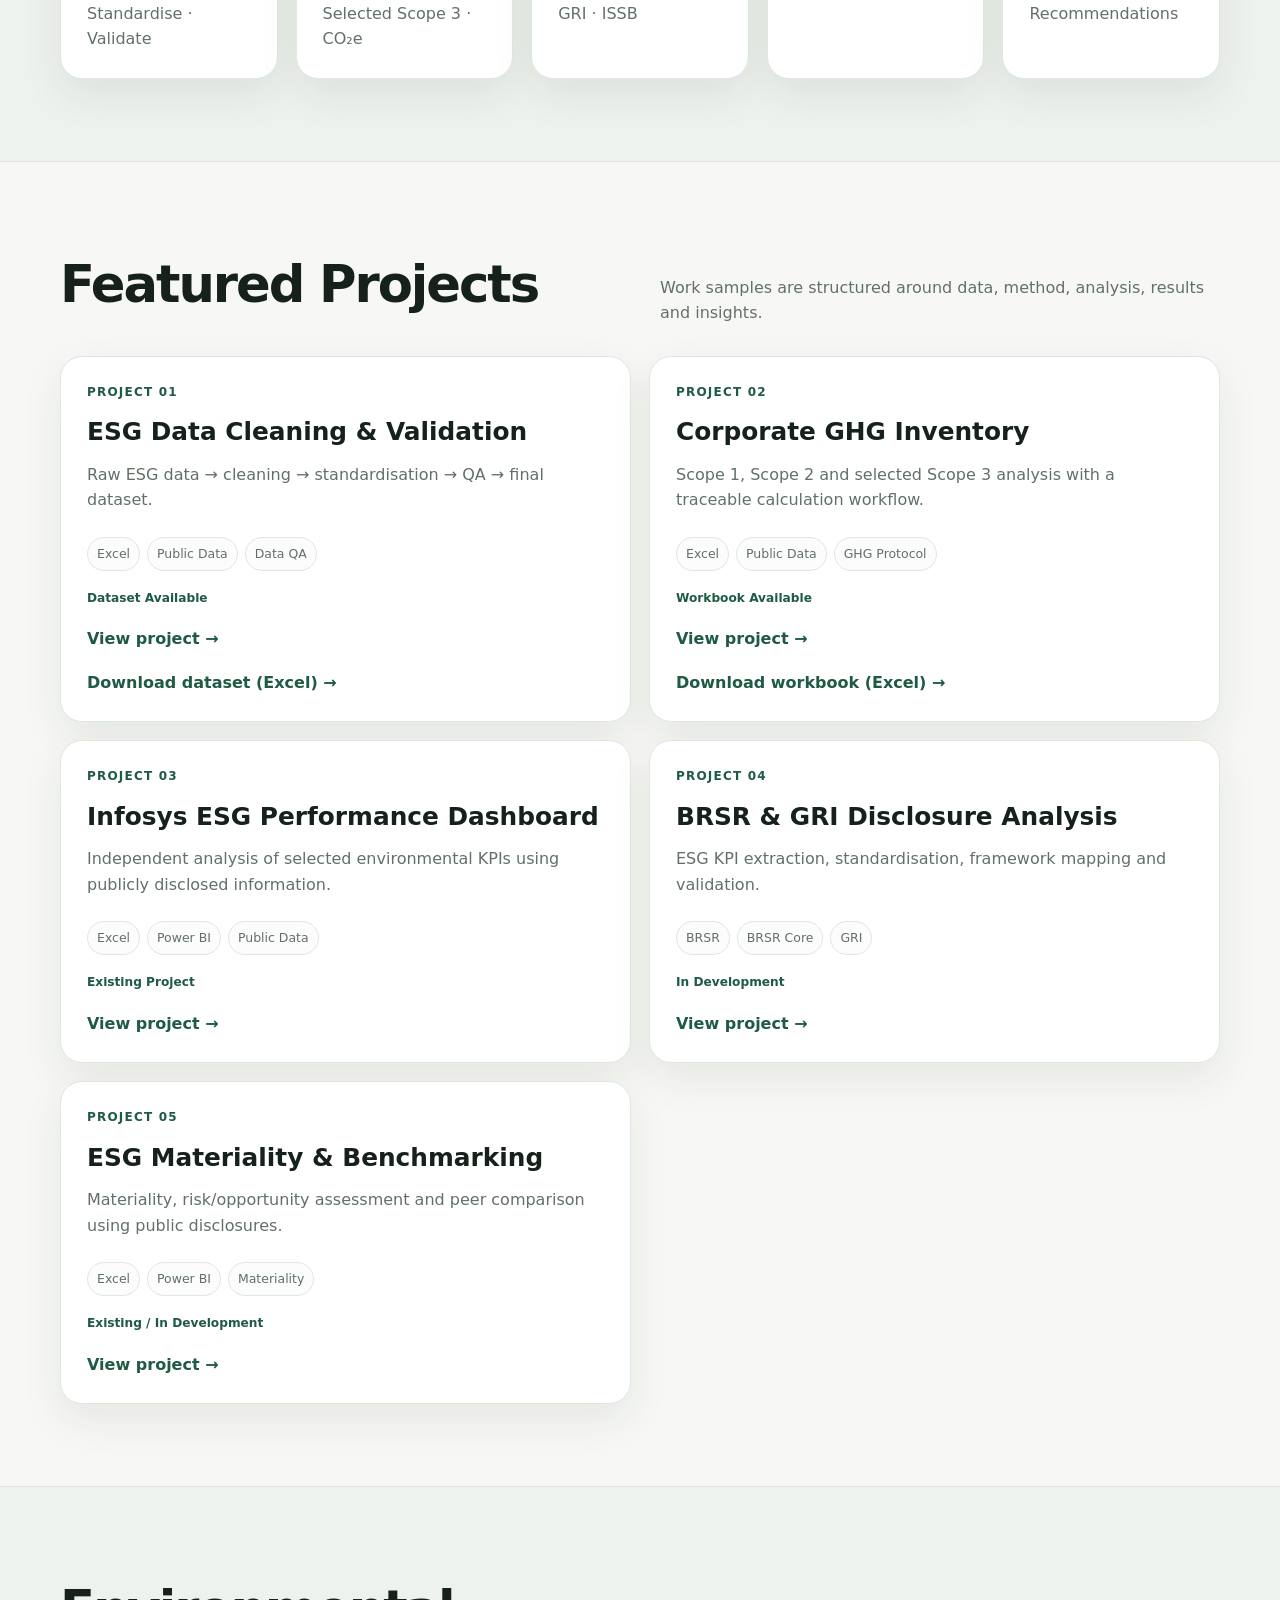
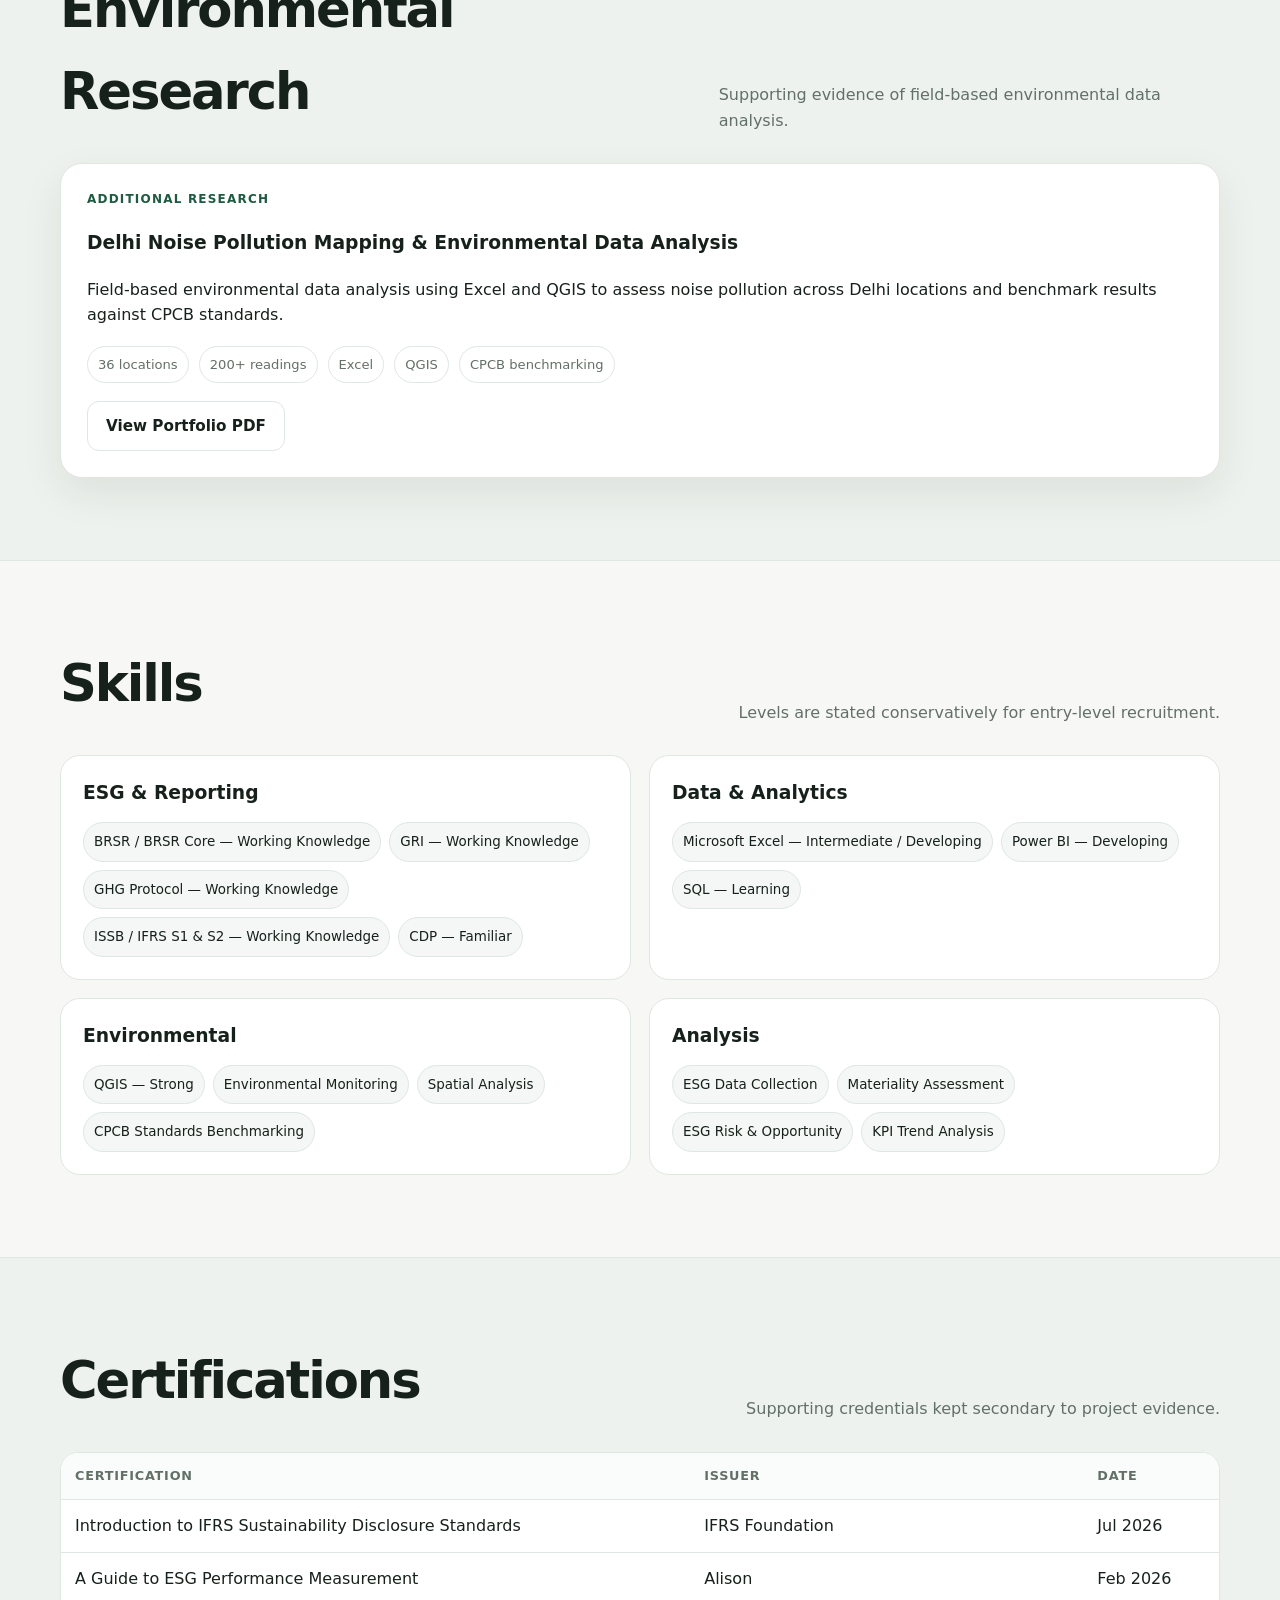
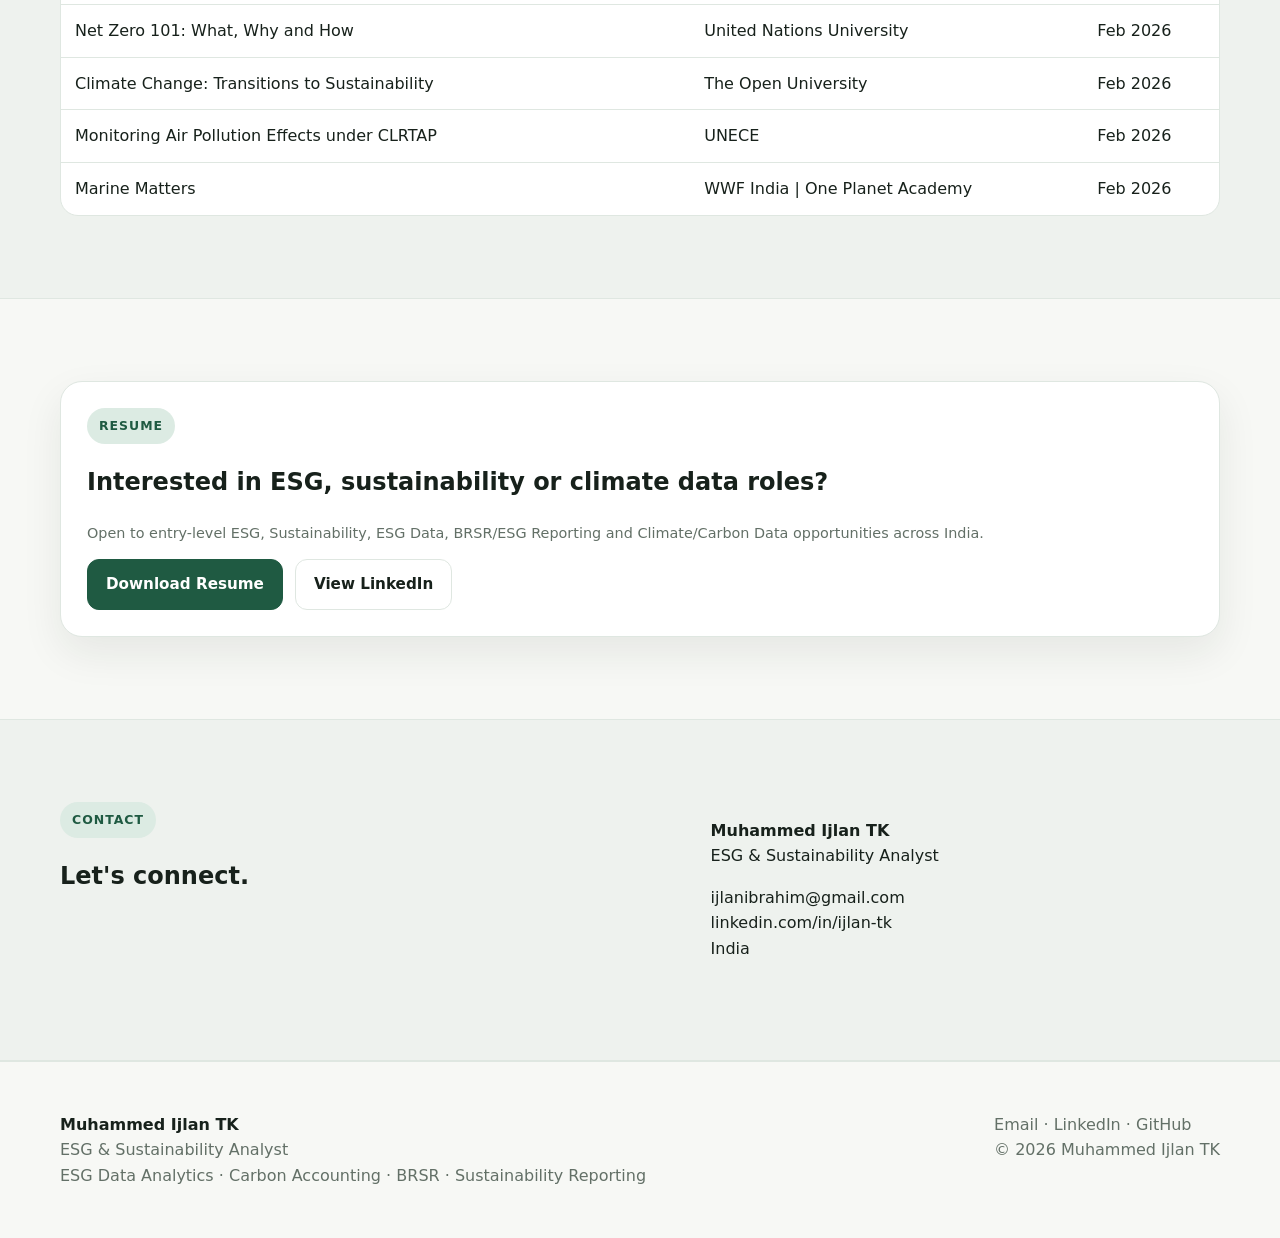
==== commit 99a7210a: "Update index.html" ====
--- a/index.html
+++ b/index.html
@@ -35,7 +35,7 @@
 <div class="card capability"><span class="num">01</span><h3>ESG Data</h3><p>Collect · Clean · Standardise · Validate</p></div>
 <div class="card capability"><span class="num">02</span><h3>Carbon</h3><p>Scope 1 · Scope 2 · Selected Scope 3 · CO₂e</p></div>
 <div class="card capability"><span class="num">03</span><h3>Reporting</h3><p>BRSR · BRSR Core · GRI · ISSB</p></div>
-<div class="card capability"><span class="num">04</span><h3>Analytics</h3><p>Excel · Power Query · Power BI</p></div>
+<div class="card capability"><span class="num">04</span><h3>Analytics</h3><p>Excel · Power BI</p></div>
 <div class="card capability"><span class="num">05</span><h3>Insights</h3><p>Trends · KPIs · Risk · Recommendations</p></div>
 </div></div></section>
 
@@ -43,13 +43,13 @@
 <p>Work samples are structured around data, method, analysis, results and insights.</p></div>
 <div class="grid grid-2">
 <article class="card project-card"><span class="project-num">Project 01</span><h3>ESG Data Cleaning &amp; Validation</h3><p>Raw ESG data → cleaning → standardisation → QA → final dataset.</p>
-<div class="tags"><span class="tag">Excel</span><span class="tag">Power Query</span><span class="tag">Data QA</span></div><span class="status">Dataset Available
+<div class="tags"><span class="tag">Excel</span><span class="tag">Public Data</span><span class="tag">Data QA</span></div><span class="status">Dataset Available
 </span>
 <a class="card-link" href="data-cleaning.html">View project →</a>
 <a class="card-link" href="Infosys_ESG_Data_Cleaned_FY2025.xlsx" target="_blank">Download dataset (Excel) →</a></article>
 <article class="card project-card"><span class="project-num">Project 02</span><h3>Corporate GHG Inventory</h3><p>Scope 1, Scope 2 and selected Scope 3 analysis with a traceable calculation workflow.</p>
-<div class="tags"><span class="tag">Excel</span><span class="tag">Power Query</span><span class="tag">GHG Protocol</span></div><span class="status">In Development</span>
-<a class="card-link" href="ghg-inventory.html">View project →</a></article>
+<div class="tags"><span class="tag">Excel</span><span class="tag">Public Data</span><span class="tag">GHG Protocol</span></div><span class="status">Workbook Available</span>
+<a class="card-link" href="ghg-inventory.html">View project →</a><a class="card-link" href="Infosys%20GHG%20Inventory%20FY2025.xlsx" target="_blank">Download workbook (Excel) →</a></article>
 <article class="card project-card"><span class="project-num">Project 03</span><h3>Infosys ESG Performance Dashboard</h3><p>Independent analysis of selected environmental KPIs using publicly disclosed information.</p>
 <div class="tags"><span class="tag">Excel</span><span class="tag">Power BI</span><span class="tag">Public Data</span></div><span class="status">Existing Project</span>
 <a class="card-link" href="infosys-dashboard.html">View project →</a></article>
@@ -74,7 +74,7 @@
 <p>Levels are stated conservatively for entry-level recruitment.</p></div>
 <div class="grid grid-2">
 <div class="skill-group"><h3>ESG &amp; Reporting</h3><div class="skill-list"><span>BRSR / BRSR Core — Working Knowledge</span><span>GRI — Working Knowledge</span><span>GHG Protocol — Working Knowledge</span><span>ISSB / IFRS S1 &amp; S2 — Working Knowledge</span><span>CDP — Familiar</span></div></div>
-<div class="skill-group"><h3>Data &amp; Analytics</h3><div class="skill-list"><span>Microsoft Excel — Intermediate / Developing</span><span>Power Query — Developing</span><span>Power BI — Developing</span><span>SQL — Learning</span></div></div>
+<div class="skill-group"><h3>Data &amp; Analytics</h3><div class="skill-list"><span>Microsoft Excel — Intermediate / Developing</span><span>Power BI — Developing</span><span>SQL — Learning</span></div></div>
 <div class="skill-group"><h3>Environmental</h3><div class="skill-list"><span>QGIS — Strong</span><span>Environmental Monitoring</span><span>Spatial Analysis</span><span>CPCB Standards Benchmarking</span></div></div>
 <div class="skill-group"><h3>Analysis</h3><div class="skill-list"><span>ESG Data Collection</span><span>Materiality Assessment</span><span>ESG Risk &amp; Opportunity</span><span>KPI Trend Analysis</span></div></div>
 </div></div></section>
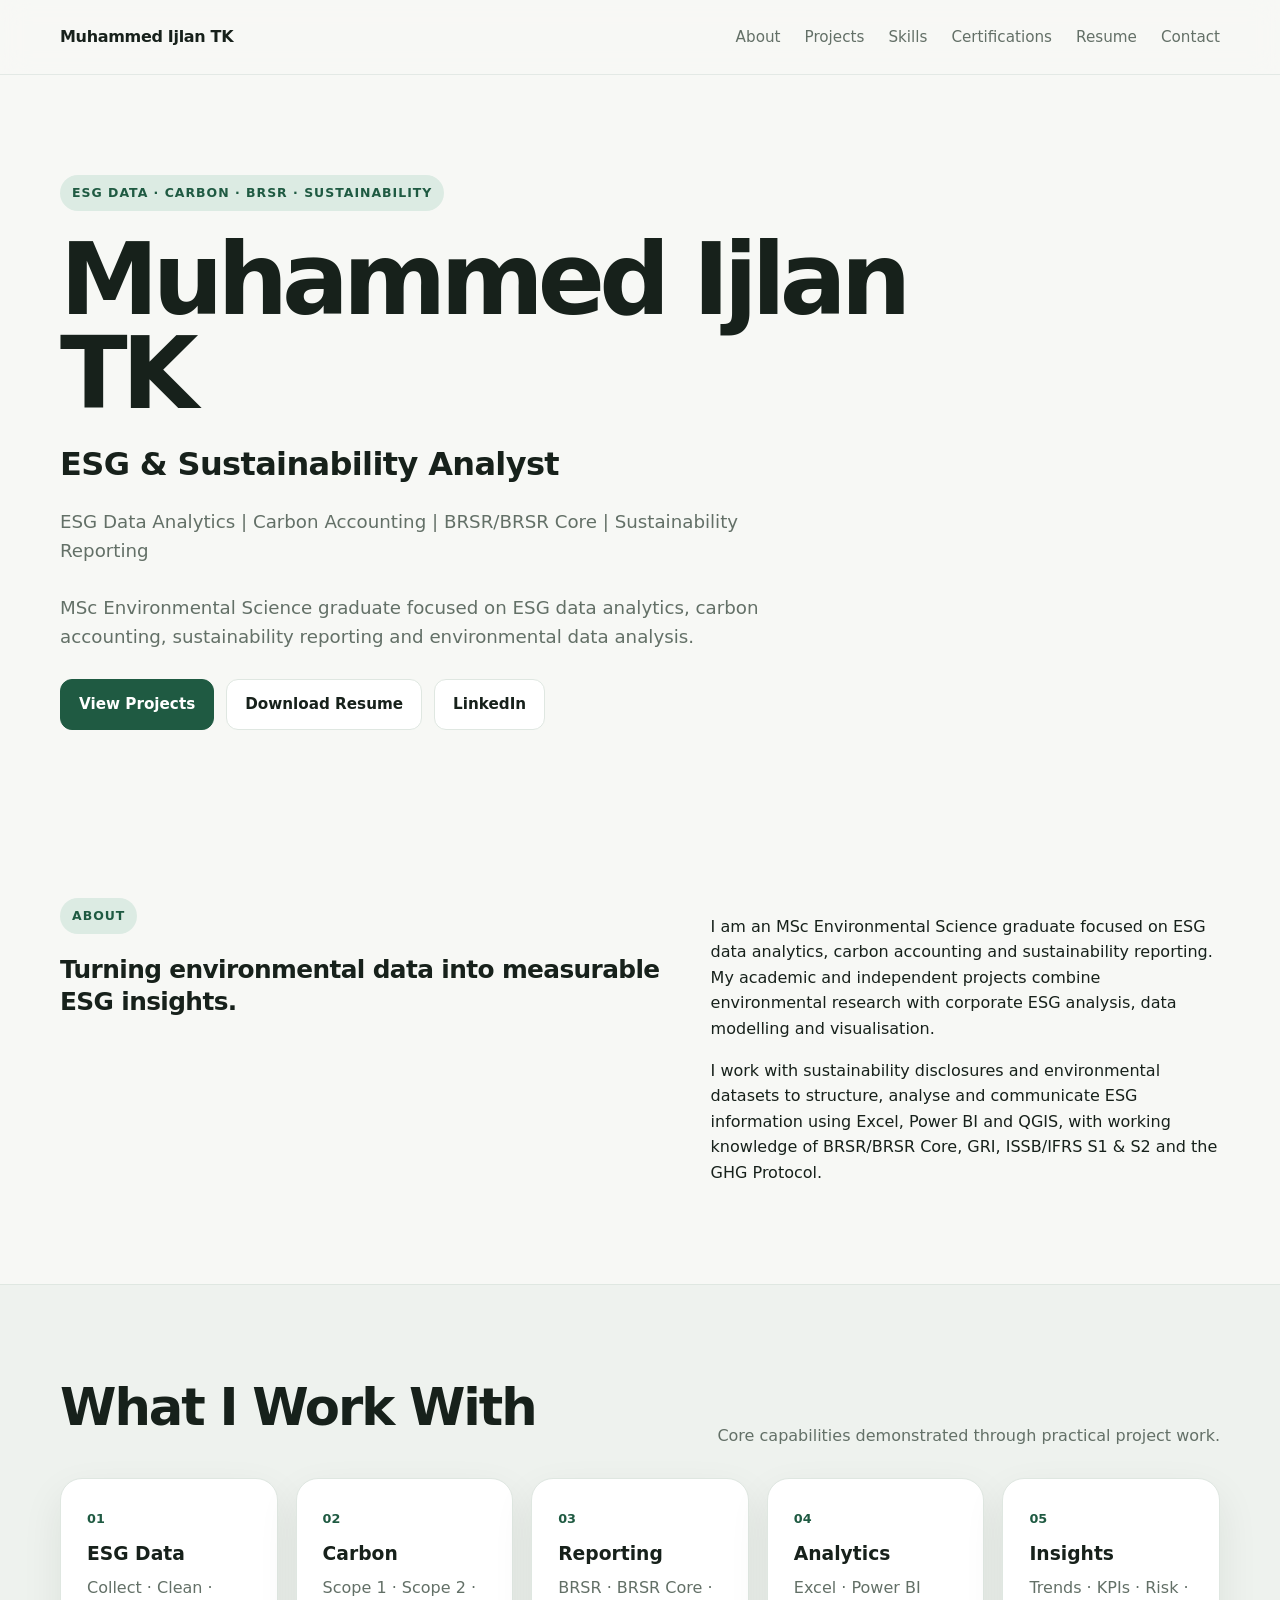
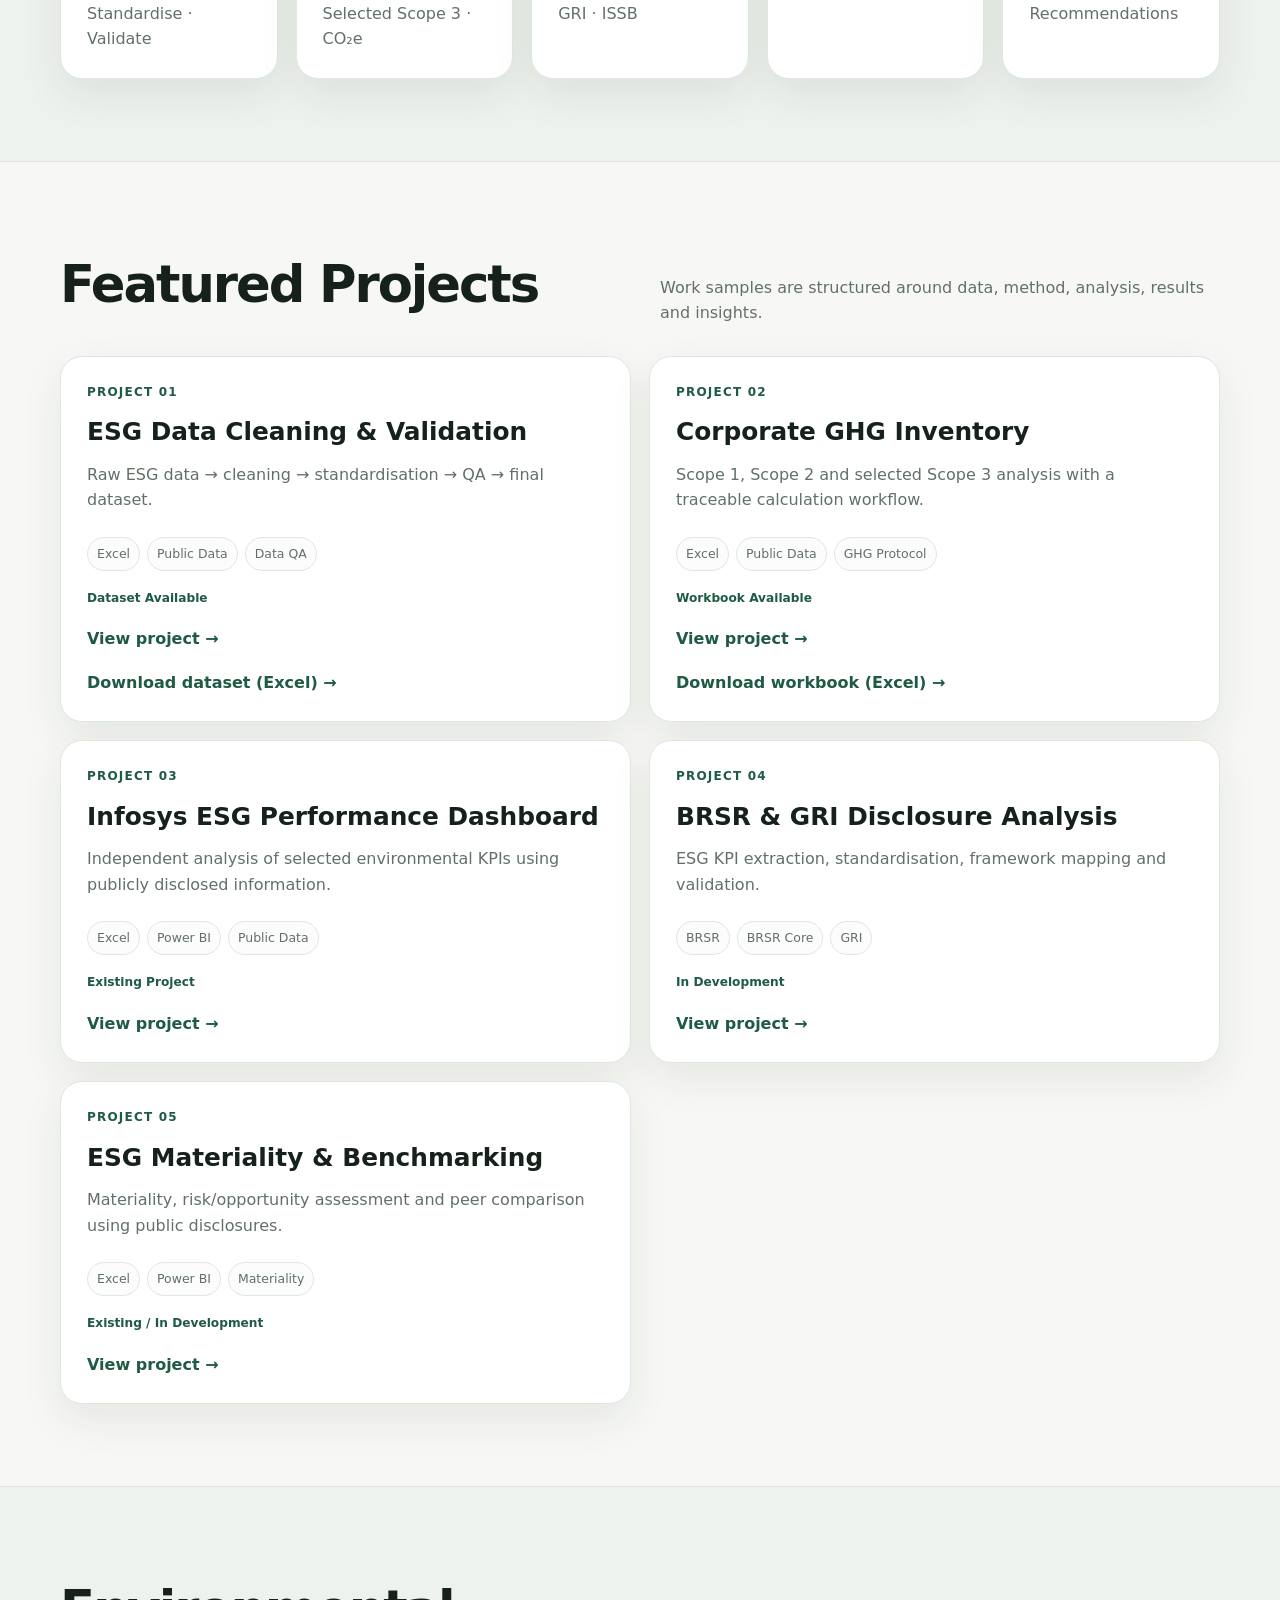
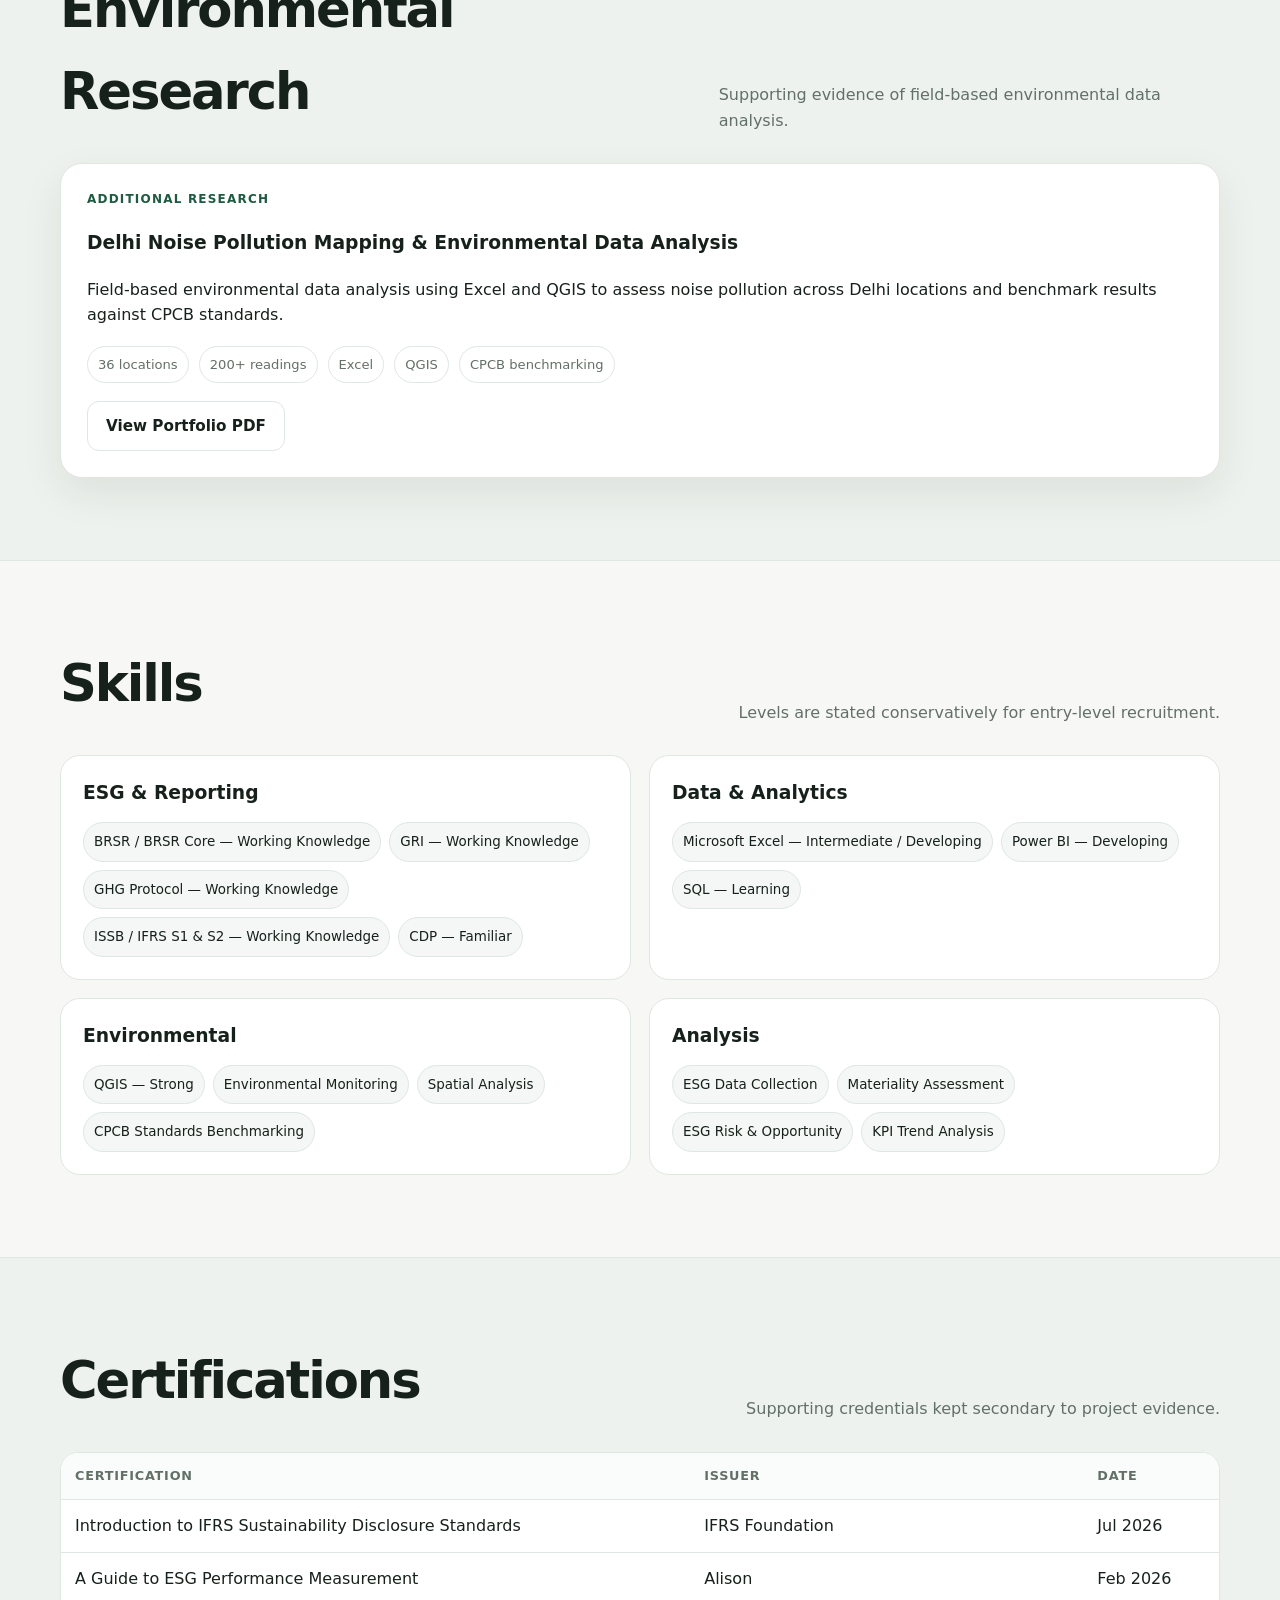
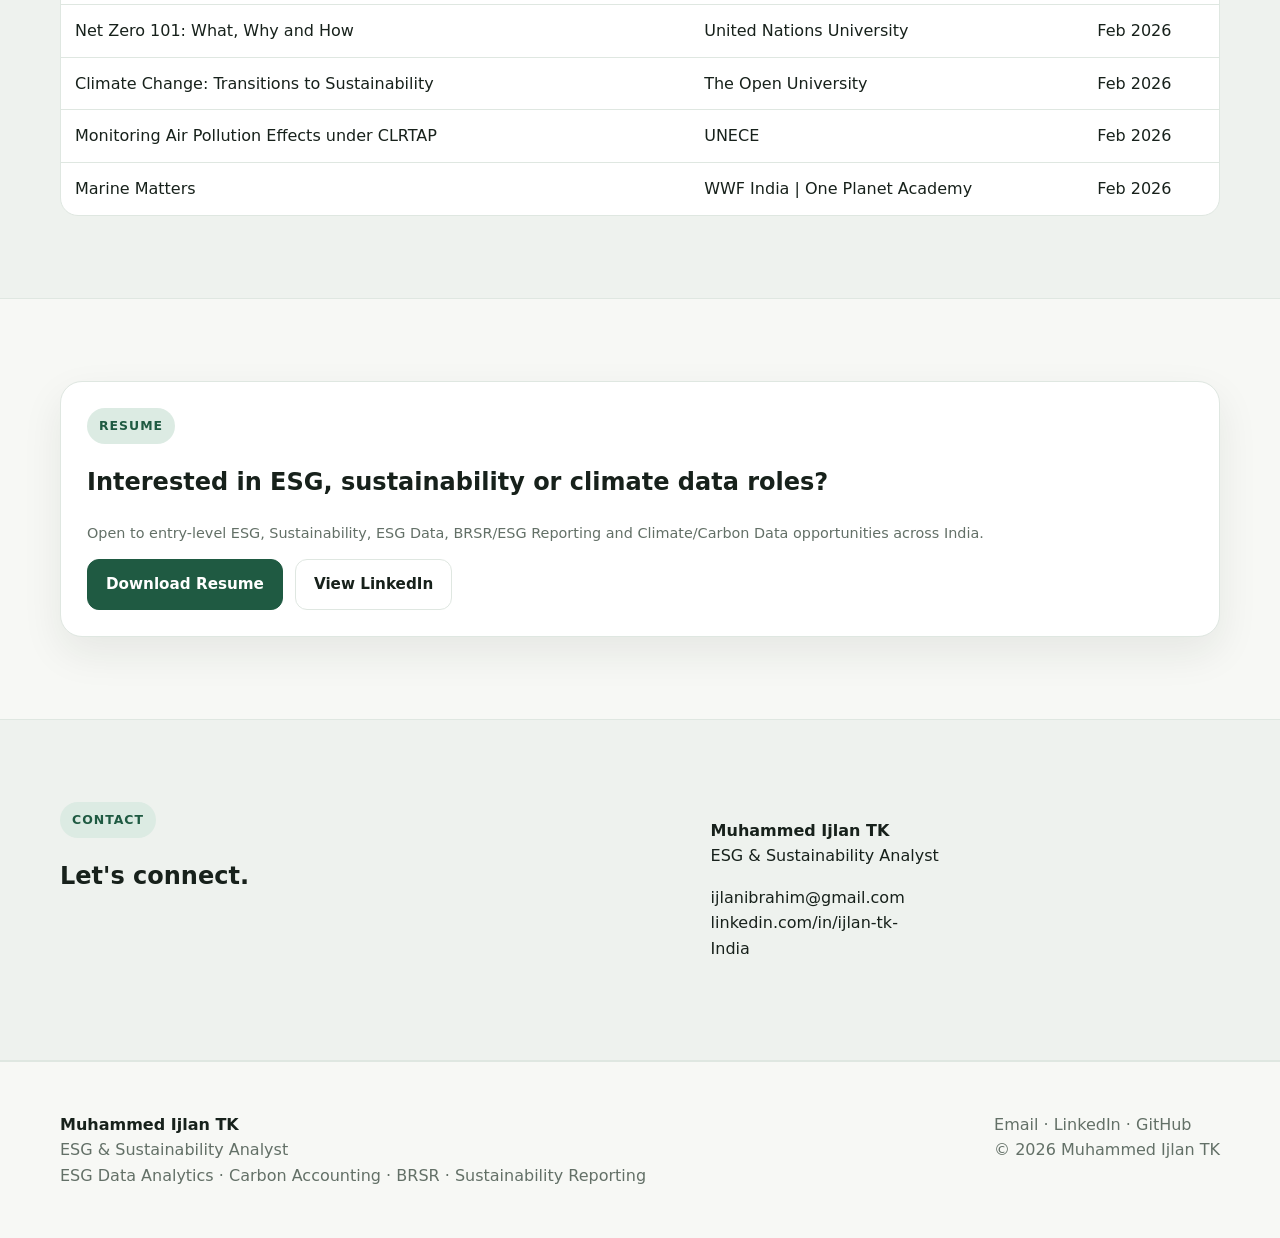
==== commit f2471682: "Update index.html" ====
--- a/index.html
+++ b/index.html
@@ -20,7 +20,7 @@
 <p class="small">MSc Environmental Science graduate focused on ESG data analytics, carbon accounting, sustainability reporting and environmental data analysis.</p>
 <div class="actions"><a class="btn primary" href="#projects">View Projects</a>
 <a class="btn secondary" href="resume.pdf" target="_blank">Download Resume</a>
-<a class="btn secondary" href="https://www.linkedin.com/in/ijlan-tk" target="_blank" rel="noreferrer">LinkedIn</a></div>
+<a class="btn secondary" href="https://www.linkedin.com/in/ijlan-tk-" target="_blank" rel="noreferrer">LinkedIn</a></div>
 </div></section>
 
 <section class="section" id="about"><div class="container split">
@@ -94,14 +94,14 @@
 <h2>Interested in ESG, sustainability or climate data roles?</h2>
 <p class="small">Open to entry-level ESG, Sustainability, ESG Data, BRSR/ESG Reporting and Climate/Carbon Data opportunities across India.</p>
 <div class="actions"><a class="btn primary" href="resume.pdf" target="_blank">Download Resume</a>
-<a class="btn secondary" href="https://www.linkedin.com/in/ijlan-tk" target="_blank" rel="noreferrer">View LinkedIn</a></div>
+<a class="btn secondary" href="https://www.linkedin.com/in/ijlan-tk-" target="_blank" rel="noreferrer">View LinkedIn</a></div>
 </div></div></section>
 
 <section class="section alt" id="contact"><div class="container split">
 <div><span class="eyebrow">Contact</span><h2>Let's connect.</h2></div>
 <div><p><strong>Muhammed Ijlan TK</strong><br>ESG &amp; Sustainability Analyst</p>
 <p><a href="mailto:ijlanibrahim@gmail.com">ijlanibrahim@gmail.com</a><br>
-<a href="https://www.linkedin.com/in/ijlan-tk" target="_blank" rel="noreferrer">linkedin.com/in/ijlan-tk</a><br>India</p></div>
+<a href="https://www.linkedin.com/in/ijlan-tk-" target="_blank" rel="noreferrer">linkedin.com/in/ijlan-tk-</a><br>India</p></div>
 </div></section>
 </main><footer class="footer"><div class="container footer-inner">
 <div><strong>Muhammed Ijlan TK</strong><p>ESG &amp; Sustainability Analyst</p>
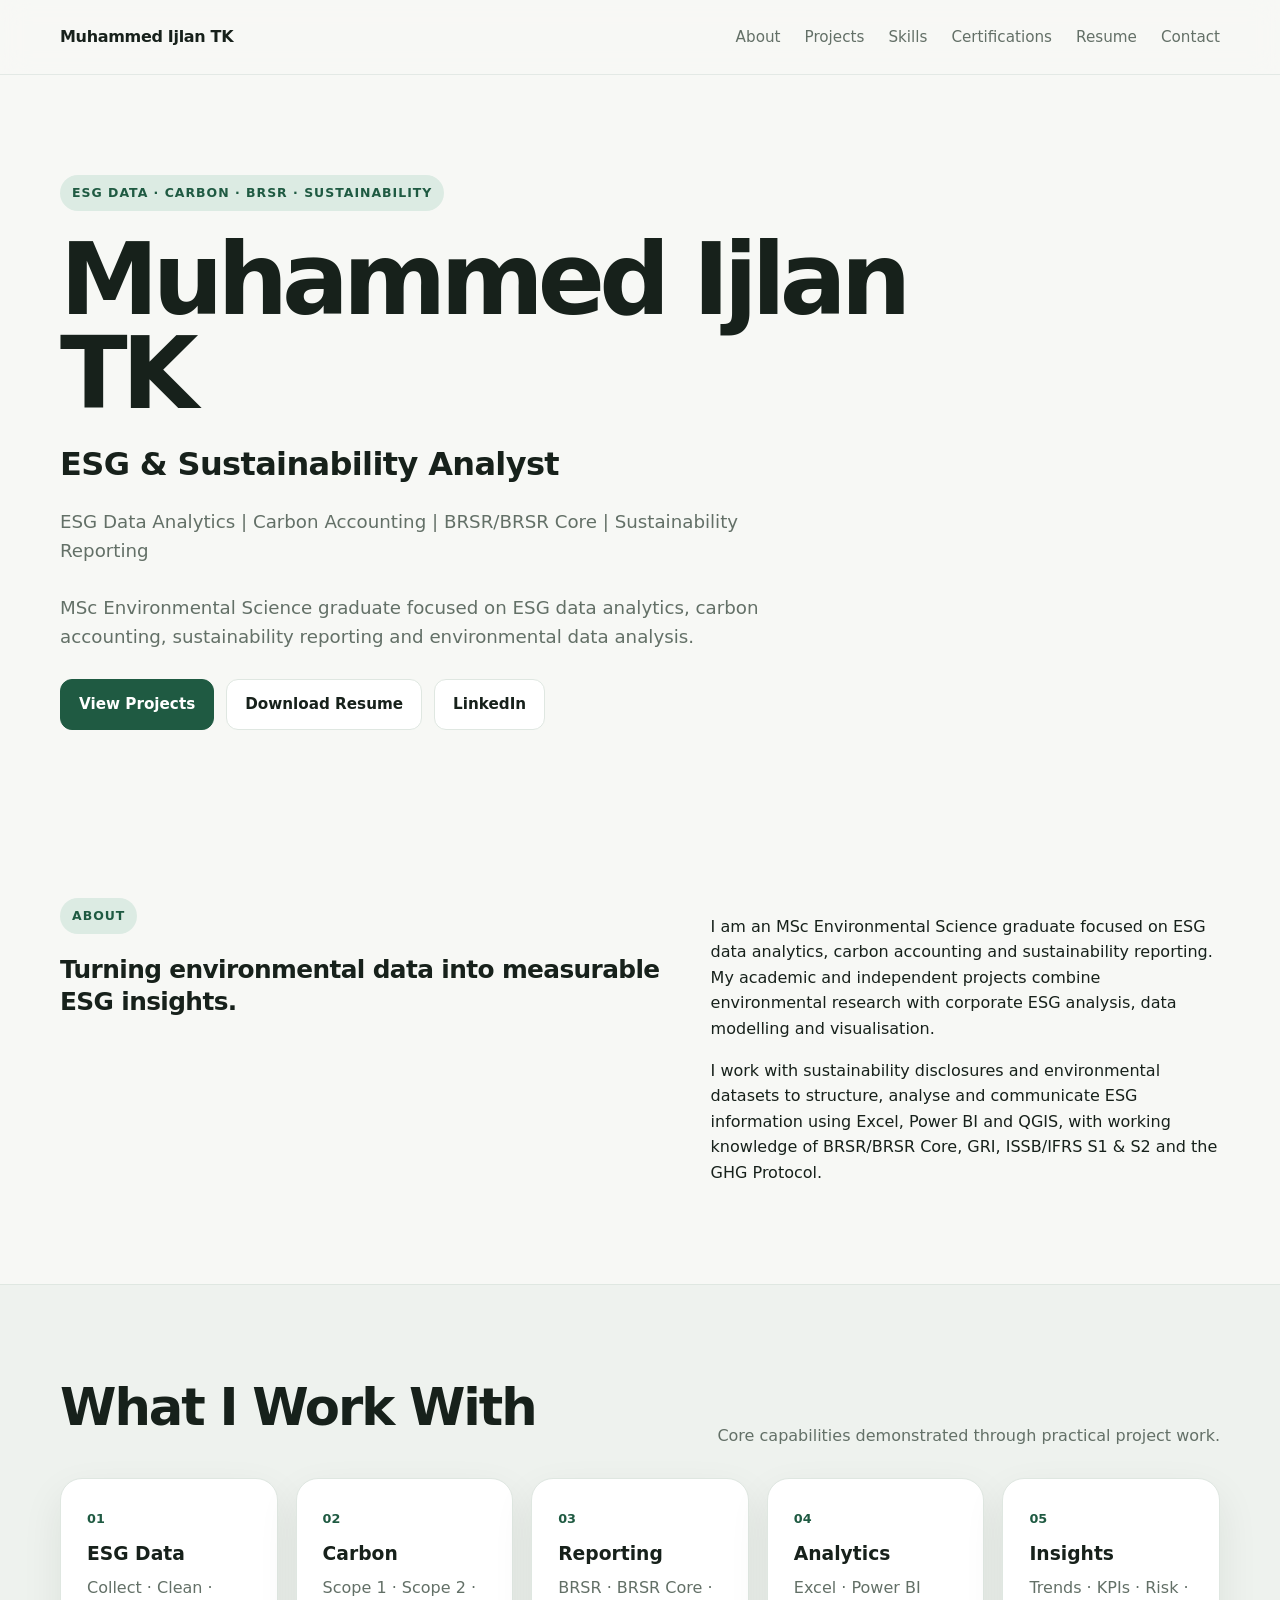
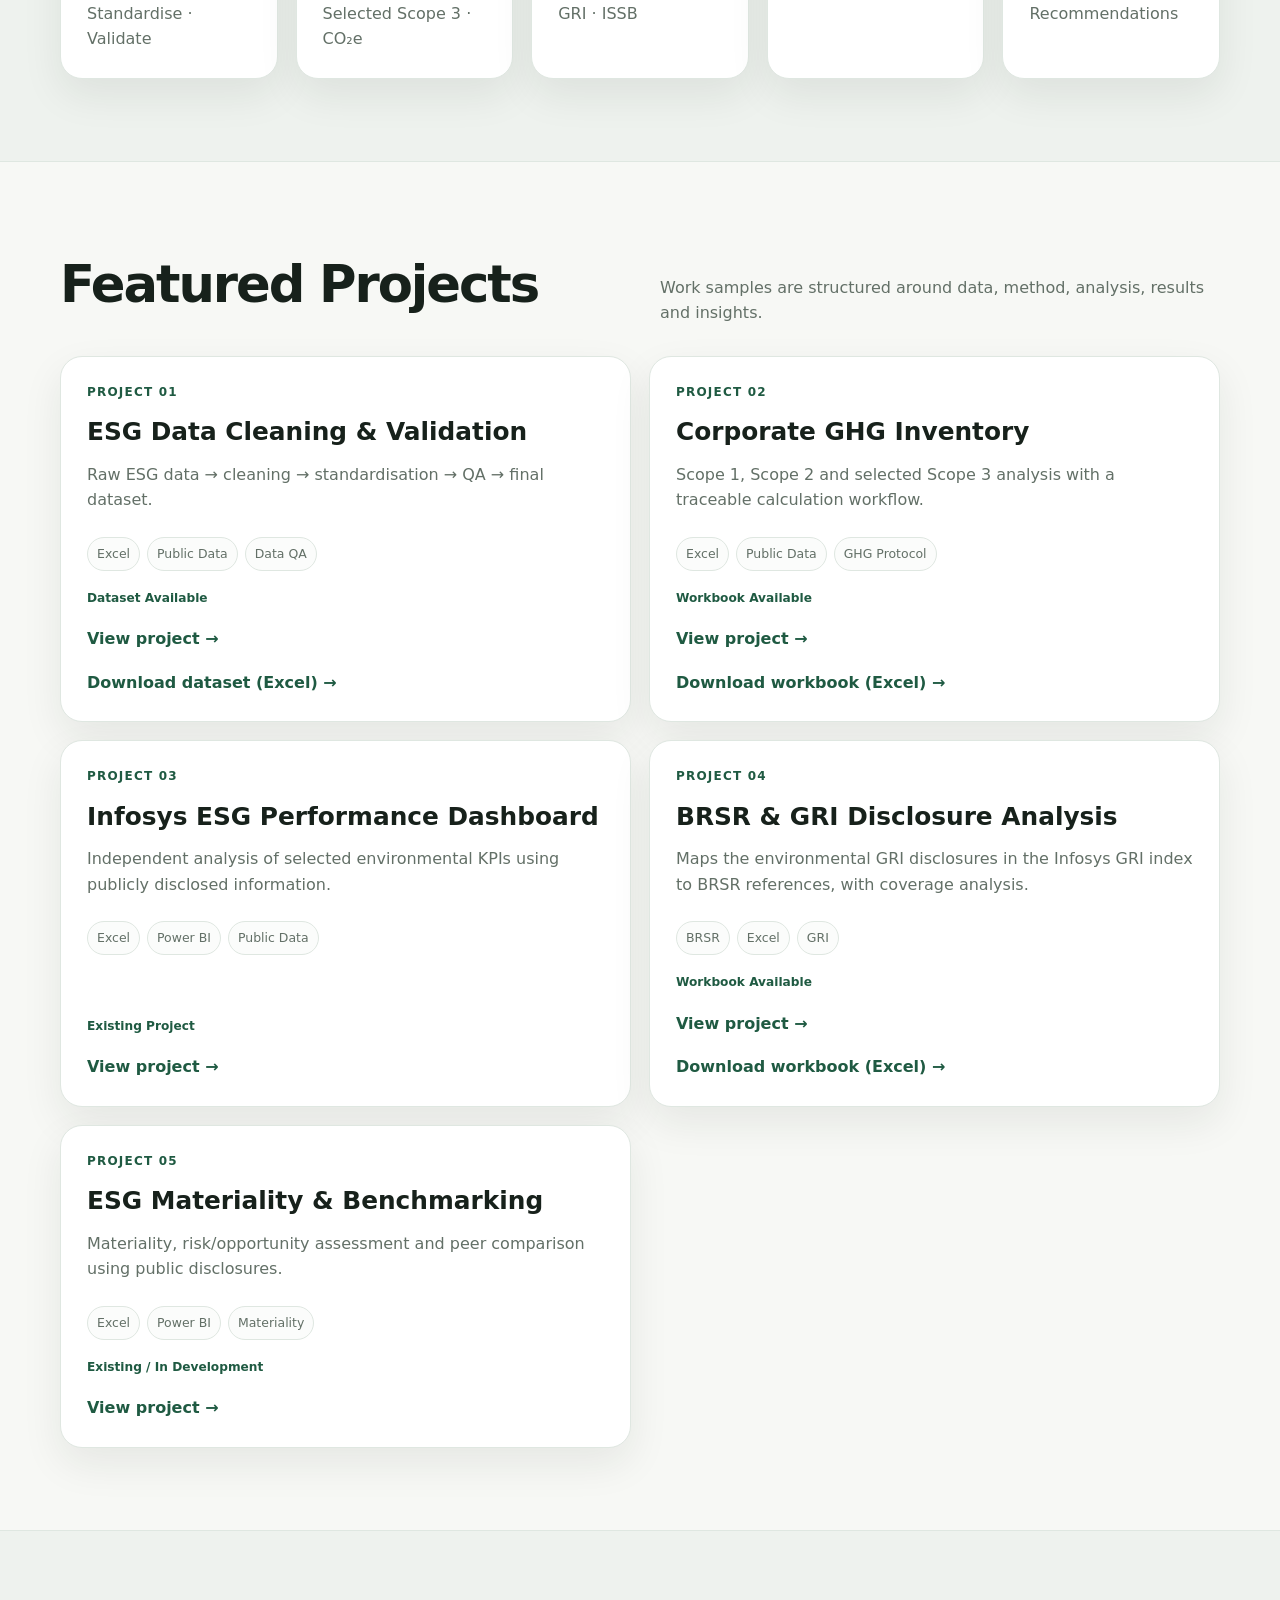
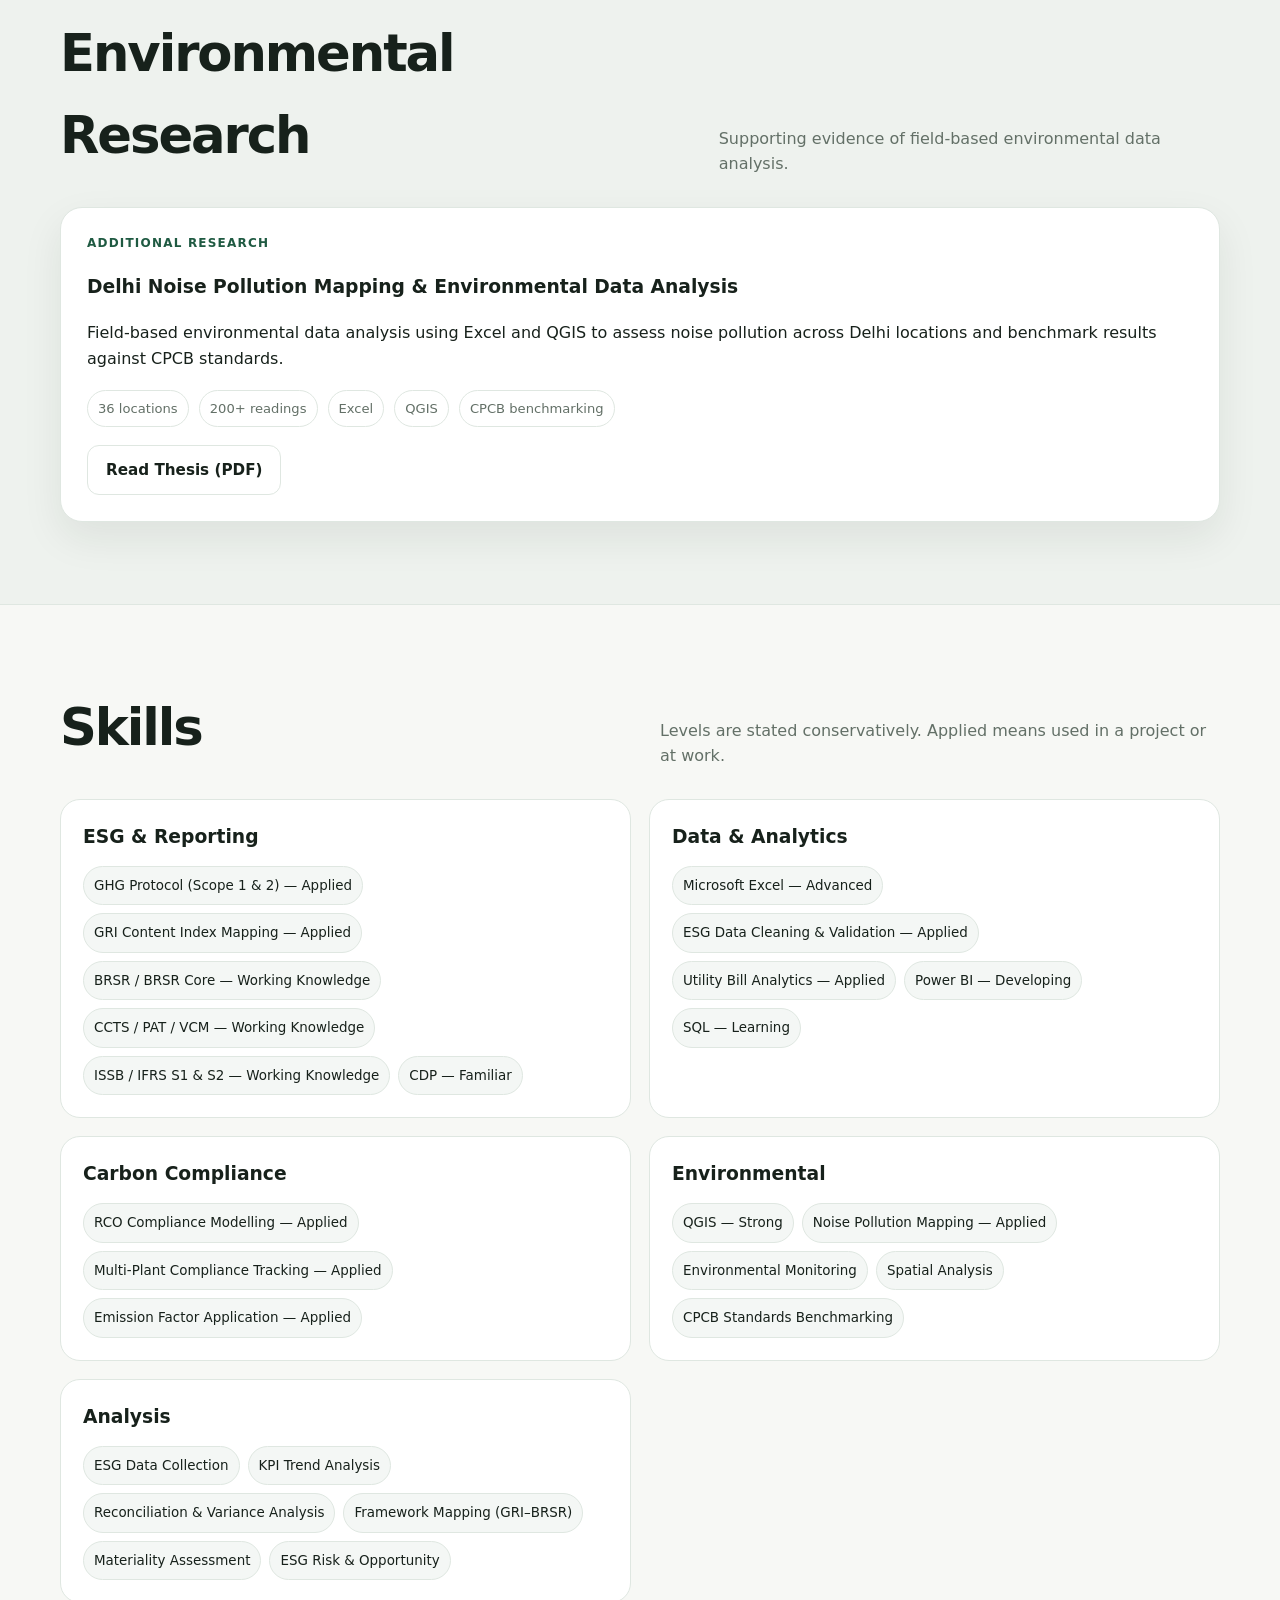
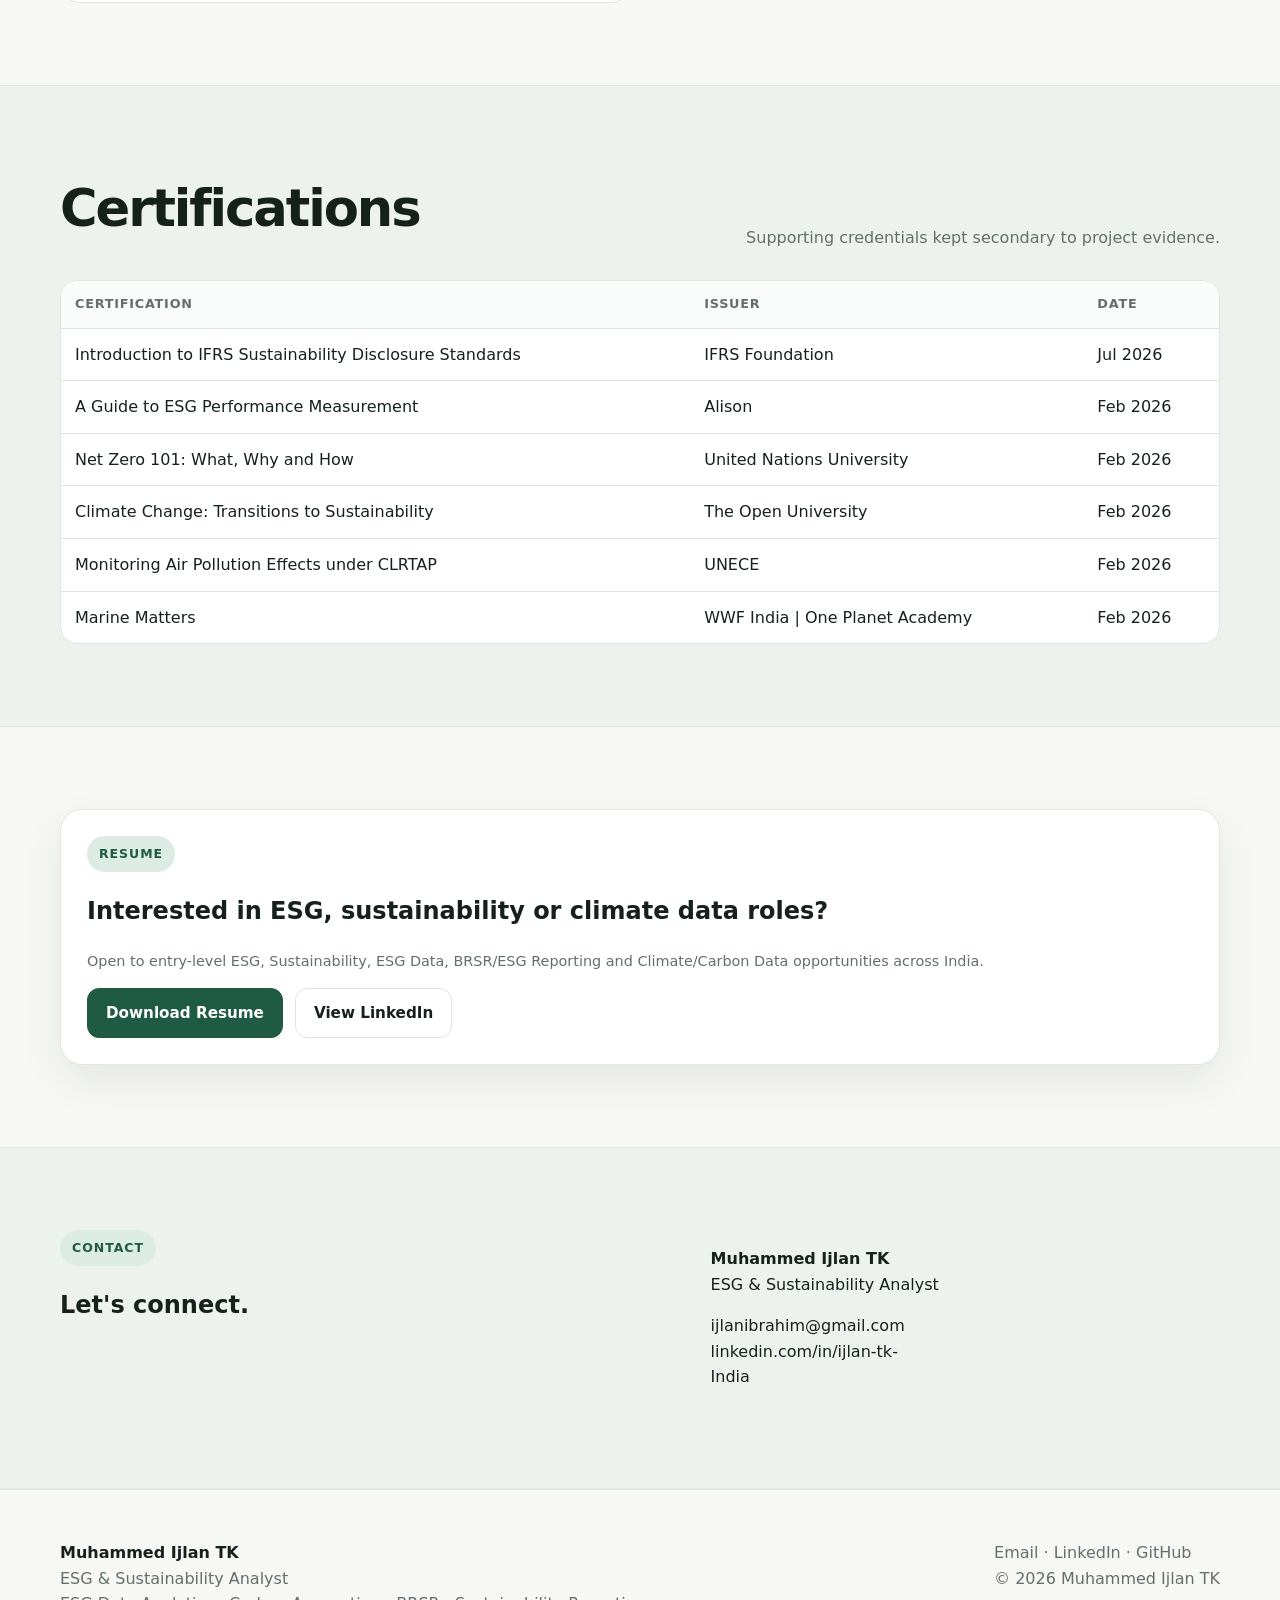
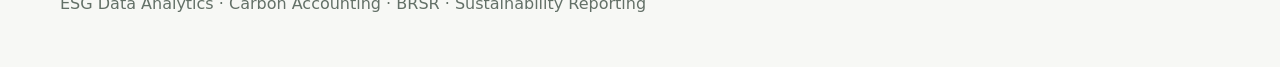
==== commit 1718b1c8: "Update index.html" ====
--- a/index.html
+++ b/index.html
@@ -53,9 +53,9 @@
 <article class="card project-card"><span class="project-num">Project 03</span><h3>Infosys ESG Performance Dashboard</h3><p>Independent analysis of selected environmental KPIs using publicly disclosed information.</p>
 <div class="tags"><span class="tag">Excel</span><span class="tag">Power BI</span><span class="tag">Public Data</span></div><span class="status">Existing Project</span>
 <a class="card-link" href="infosys-dashboard.html">View project →</a></article>
-<article class="card project-card"><span class="project-num">Project 04</span><h3>BRSR &amp; GRI Disclosure Analysis</h3><p>ESG KPI extraction, standardisation, framework mapping and validation.</p>
-<div class="tags"><span class="tag">BRSR</span><span class="tag">BRSR Core</span><span class="tag">GRI</span></div><span class="status">In Development</span>
-<a class="card-link" href="brsr-gri-analysis.html">View project →</a></article>
+<article class="card project-card"><span class="project-num">Project 04</span><h3>BRSR &amp; GRI Disclosure Analysis</h3><p>Maps the environmental GRI disclosures in the Infosys GRI index to BRSR references, with coverage analysis.</p>
+<div class="tags"><span class="tag">BRSR</span><span class="tag">Excel</span><span class="tag">GRI</span></div><span class="status">Workbook Available</span>
+<a class="card-link" href="brsr-gri-analysis.html">View project →</a><a class="card-link" href="Infosys-BRSR-GRI-Mapping-FY2025.xlsx" target="_blank">Download workbook (Excel) →</a></article>
 <article class="card project-card"><span class="project-num">Project 05</span><h3>ESG Materiality &amp; Benchmarking</h3><p>Materiality, risk/opportunity assessment and peer comparison using public disclosures.</p>
 <div class="tags"><span class="tag">Excel</span><span class="tag">Power BI</span><span class="tag">Materiality</span></div><span class="status">Existing / In Development</span>
 <a class="card-link" href="materiality-benchmarking.html">View project →</a></article>
@@ -67,16 +67,17 @@
 <h3>Delhi Noise Pollution Mapping &amp; Environmental Data Analysis</h3>
 <p>Field-based environmental data analysis using Excel and QGIS to assess noise pollution across Delhi locations and benchmark results against CPCB standards.</p>
 <div class="meta"><span>36 locations</span><span>200+ readings</span><span>Excel</span><span>QGIS</span><span>CPCB benchmarking</span></div>
-<div class="actions"><a class="btn secondary" href="esg-analysis-portfolio.pdf" target="_blank">View Portfolio PDF</a></div></div>
+<div class="actions"><a class="btn secondary" href="ijlan-noise-mapping-thesis.pdf" target="_blank">Read Thesis (PDF)</a></div></div>
 </div></section>
 
 <section class="section" id="skills"><div class="container"><div class="section-head"><h2>Skills</h2>
-<p>Levels are stated conservatively for entry-level recruitment.</p></div>
+<p>Levels are stated conservatively. Applied means used in a project or at work.</p></div>
 <div class="grid grid-2">
-<div class="skill-group"><h3>ESG &amp; Reporting</h3><div class="skill-list"><span>BRSR / BRSR Core — Working Knowledge</span><span>GRI — Working Knowledge</span><span>GHG Protocol — Working Knowledge</span><span>ISSB / IFRS S1 &amp; S2 — Working Knowledge</span><span>CDP — Familiar</span></div></div>
-<div class="skill-group"><h3>Data &amp; Analytics</h3><div class="skill-list"><span>Microsoft Excel — Intermediate / Developing</span><span>Power BI — Developing</span><span>SQL — Learning</span></div></div>
-<div class="skill-group"><h3>Environmental</h3><div class="skill-list"><span>QGIS — Strong</span><span>Environmental Monitoring</span><span>Spatial Analysis</span><span>CPCB Standards Benchmarking</span></div></div>
-<div class="skill-group"><h3>Analysis</h3><div class="skill-list"><span>ESG Data Collection</span><span>Materiality Assessment</span><span>ESG Risk &amp; Opportunity</span><span>KPI Trend Analysis</span></div></div>
+<div class="skill-group"><h3>ESG &amp; Reporting</h3><div class="skill-list"><span>GHG Protocol (Scope 1 &amp; 2) — Applied</span><span>GRI Content Index Mapping — Applied</span><span>BRSR / BRSR Core — Working Knowledge</span><span>CCTS / PAT / VCM — Working Knowledge</span><span>ISSB / IFRS S1 &amp; S2 — Working Knowledge</span><span>CDP — Familiar</span></div></div>
+<div class="skill-group"><h3>Data &amp; Analytics</h3><div class="skill-list"><span>Microsoft Excel — Advanced</span><span>ESG Data Cleaning &amp; Validation — Applied</span><span>Utility Bill Analytics — Applied</span><span>Power BI — Developing</span><span>SQL — Learning</span></div></div>
+<div class="skill-group"><h3>Carbon Compliance</h3><div class="skill-list"><span>RCO Compliance Modelling — Applied</span><span>Multi-Plant Compliance Tracking — Applied</span><span>Emission Factor Application — Applied</span></div></div>
+<div class="skill-group"><h3>Environmental</h3><div class="skill-list"><span>QGIS — Strong</span><span>Noise Pollution Mapping — Applied</span><span>Environmental Monitoring</span><span>Spatial Analysis</span><span>CPCB Standards Benchmarking</span></div></div>
+<div class="skill-group"><h3>Analysis</h3><div class="skill-list"><span>ESG Data Collection</span><span>KPI Trend Analysis</span><span>Reconciliation &amp; Variance Analysis</span><span>Framework Mapping (GRI–BRSR)</span><span>Materiality Assessment</span><span>ESG Risk &amp; Opportunity</span></div></div>
 </div></div></section>
 
 <section class="section alt" id="certifications"><div class="container"><div class="section-head"><h2>Certifications</h2>
@@ -107,6 +108,6 @@
 <div><strong>Muhammed Ijlan TK</strong><p>ESG &amp; Sustainability Analyst</p>
 <p>ESG Data Analytics · Carbon Accounting · BRSR · Sustainability Reporting</p></div>
 <div><p><a href="mailto:ijlanibrahim@gmail.com">Email</a> ·
-<a href="https://www.linkedin.com/in/ijlan-tk" target="_blank" rel="noreferrer">LinkedIn</a> ·
-<a href="#" aria-label="GitHub placeholder">GitHub</a></p><p>© 2026 Muhammed Ijlan TK</p></div>
+<a href="https://www.linkedin.com/in/ijlan-tk-" target="_blank" rel="noreferrer">LinkedIn</a> ·
+<a href="https://github.com/Muhammed-ijlantk-tech" target="_blank" rel="noreferrer" aria-label="GitHub">GitHub</a></p><p>© 2026 Muhammed Ijlan TK</p></div>
 </div></footer><script src="script.js"></script></body></html>
